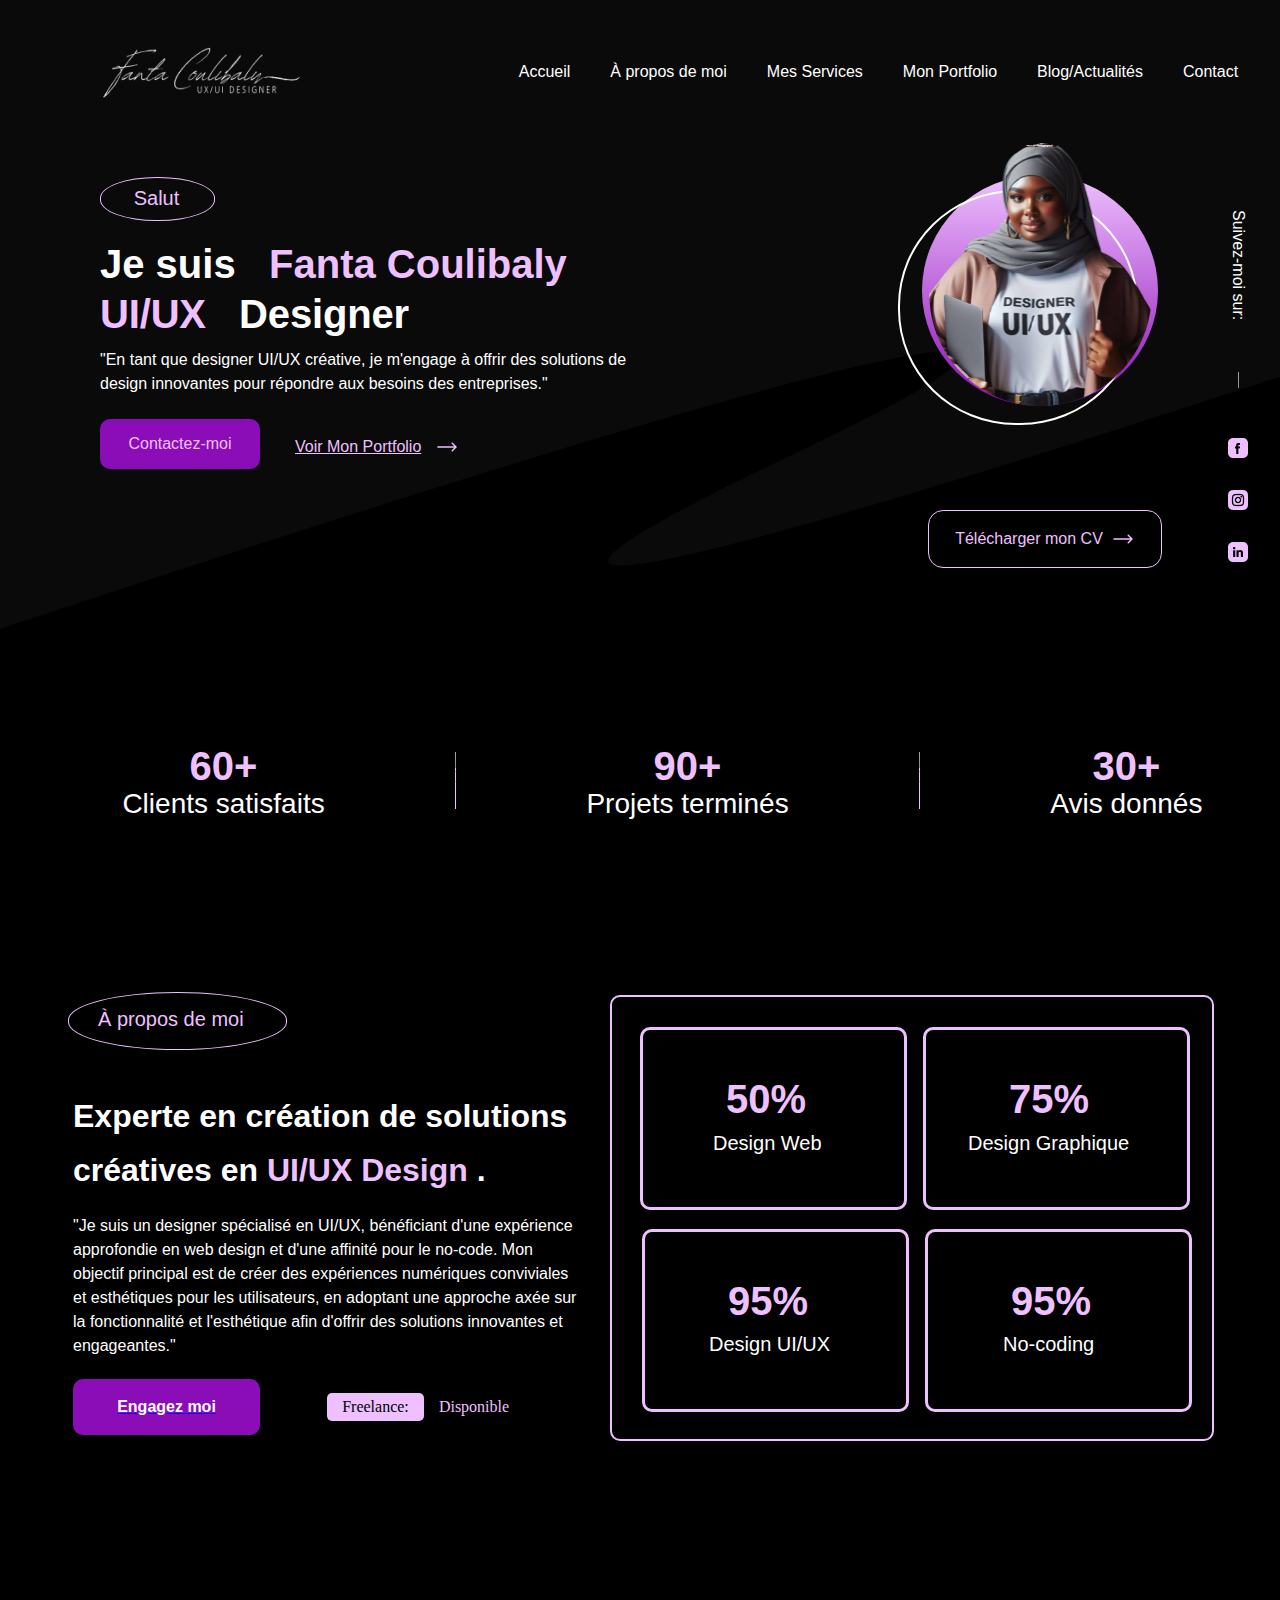
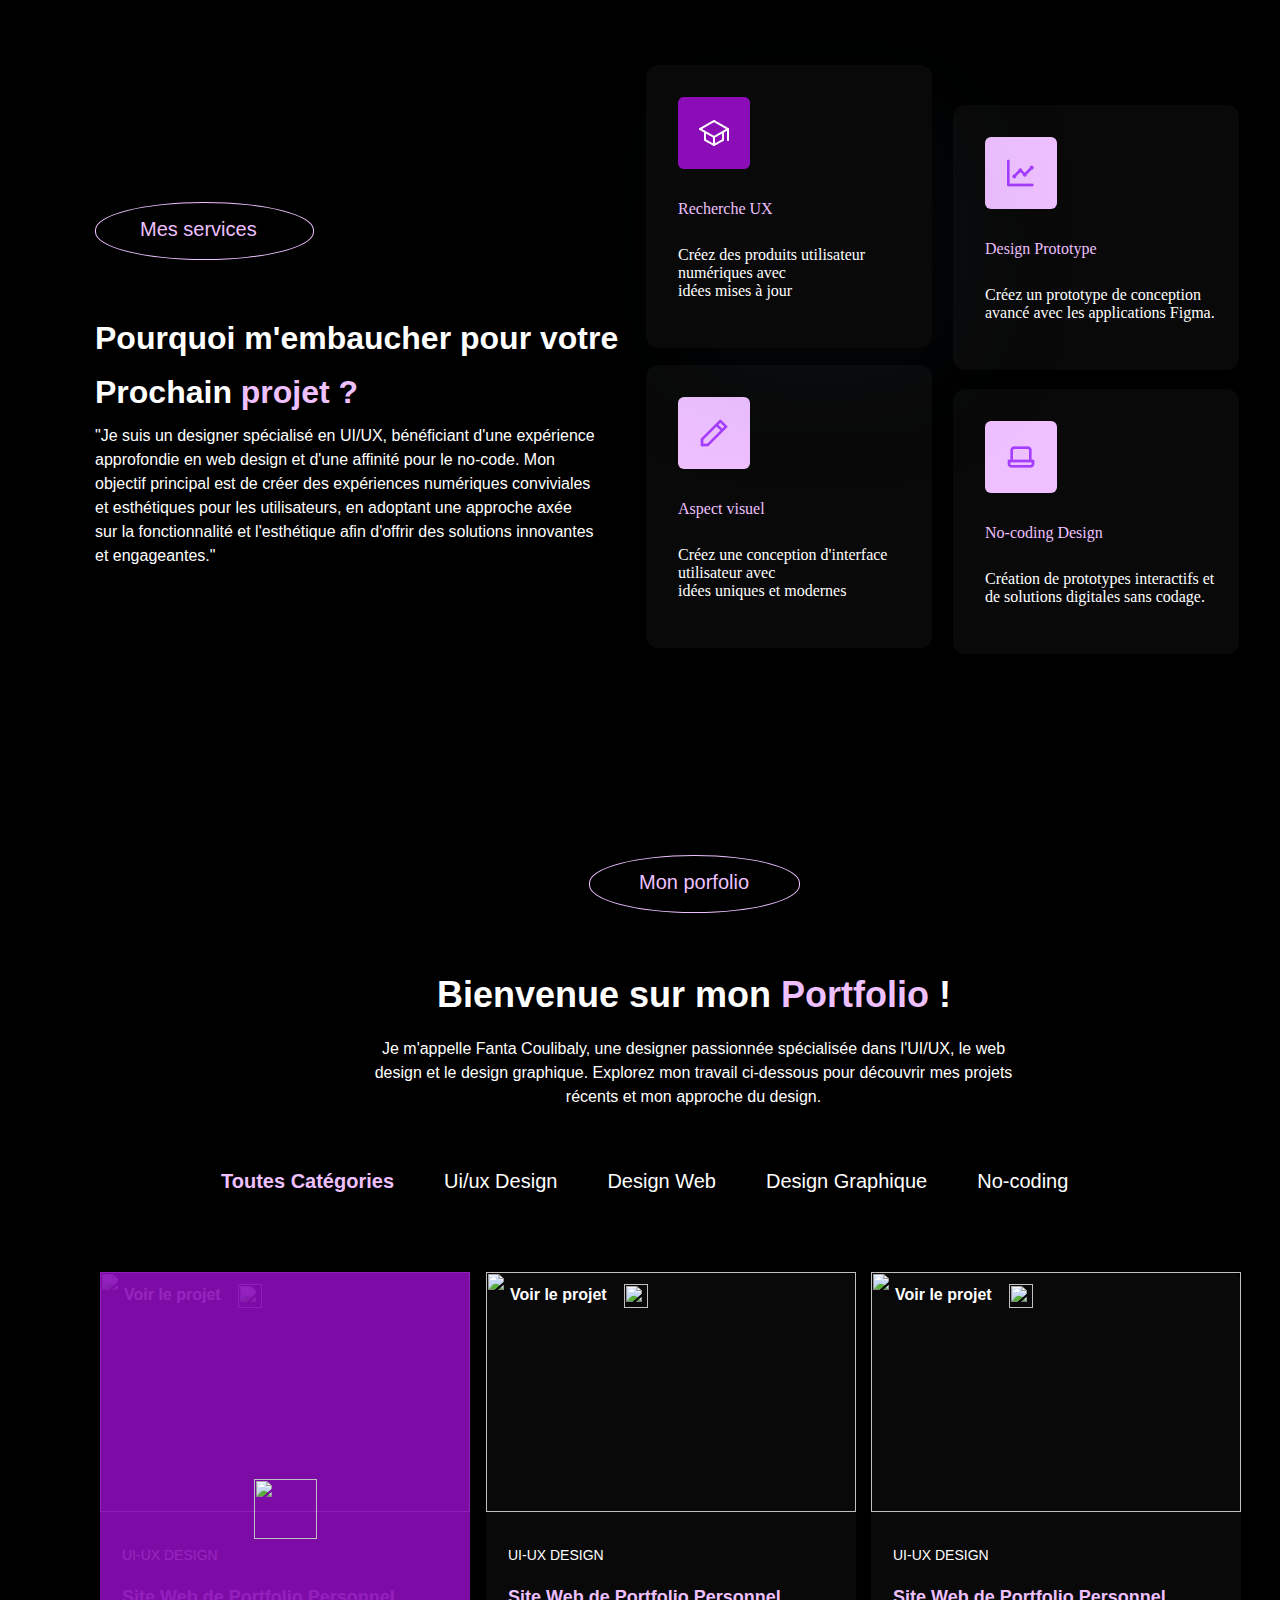
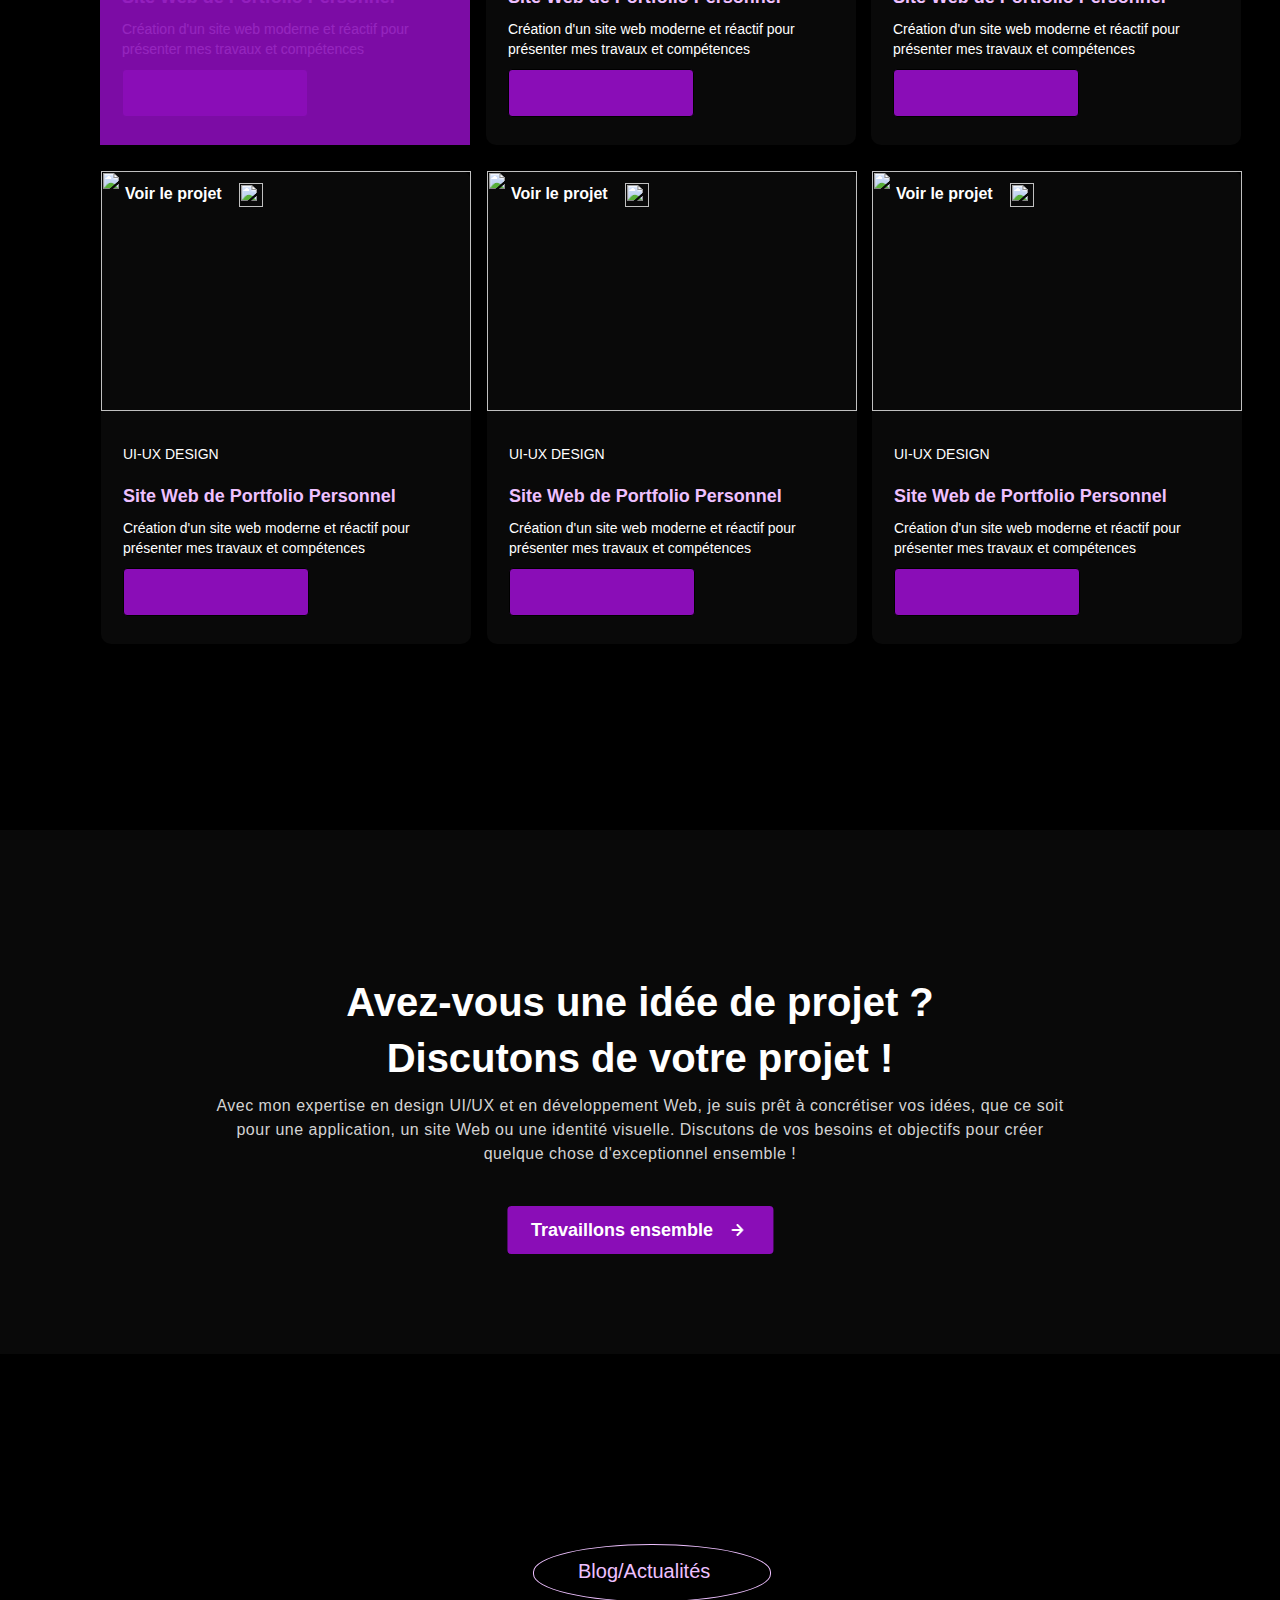
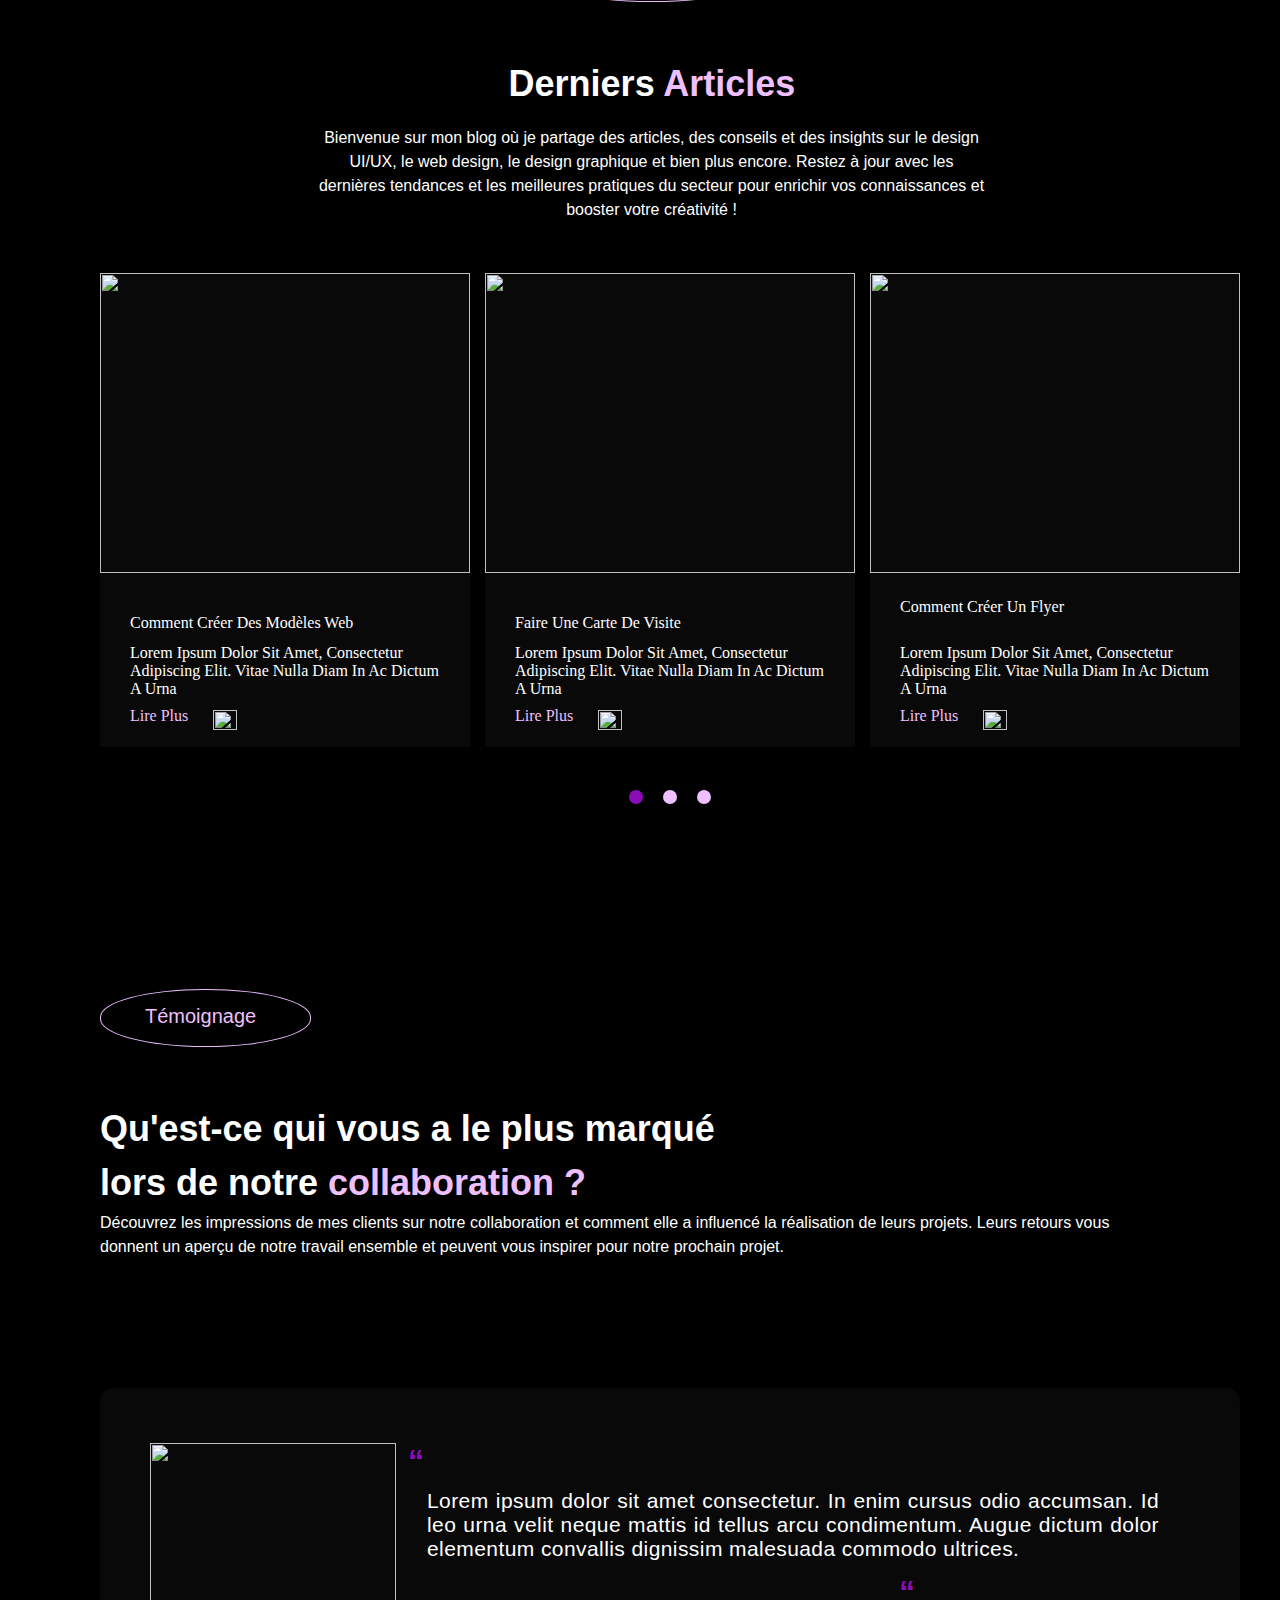
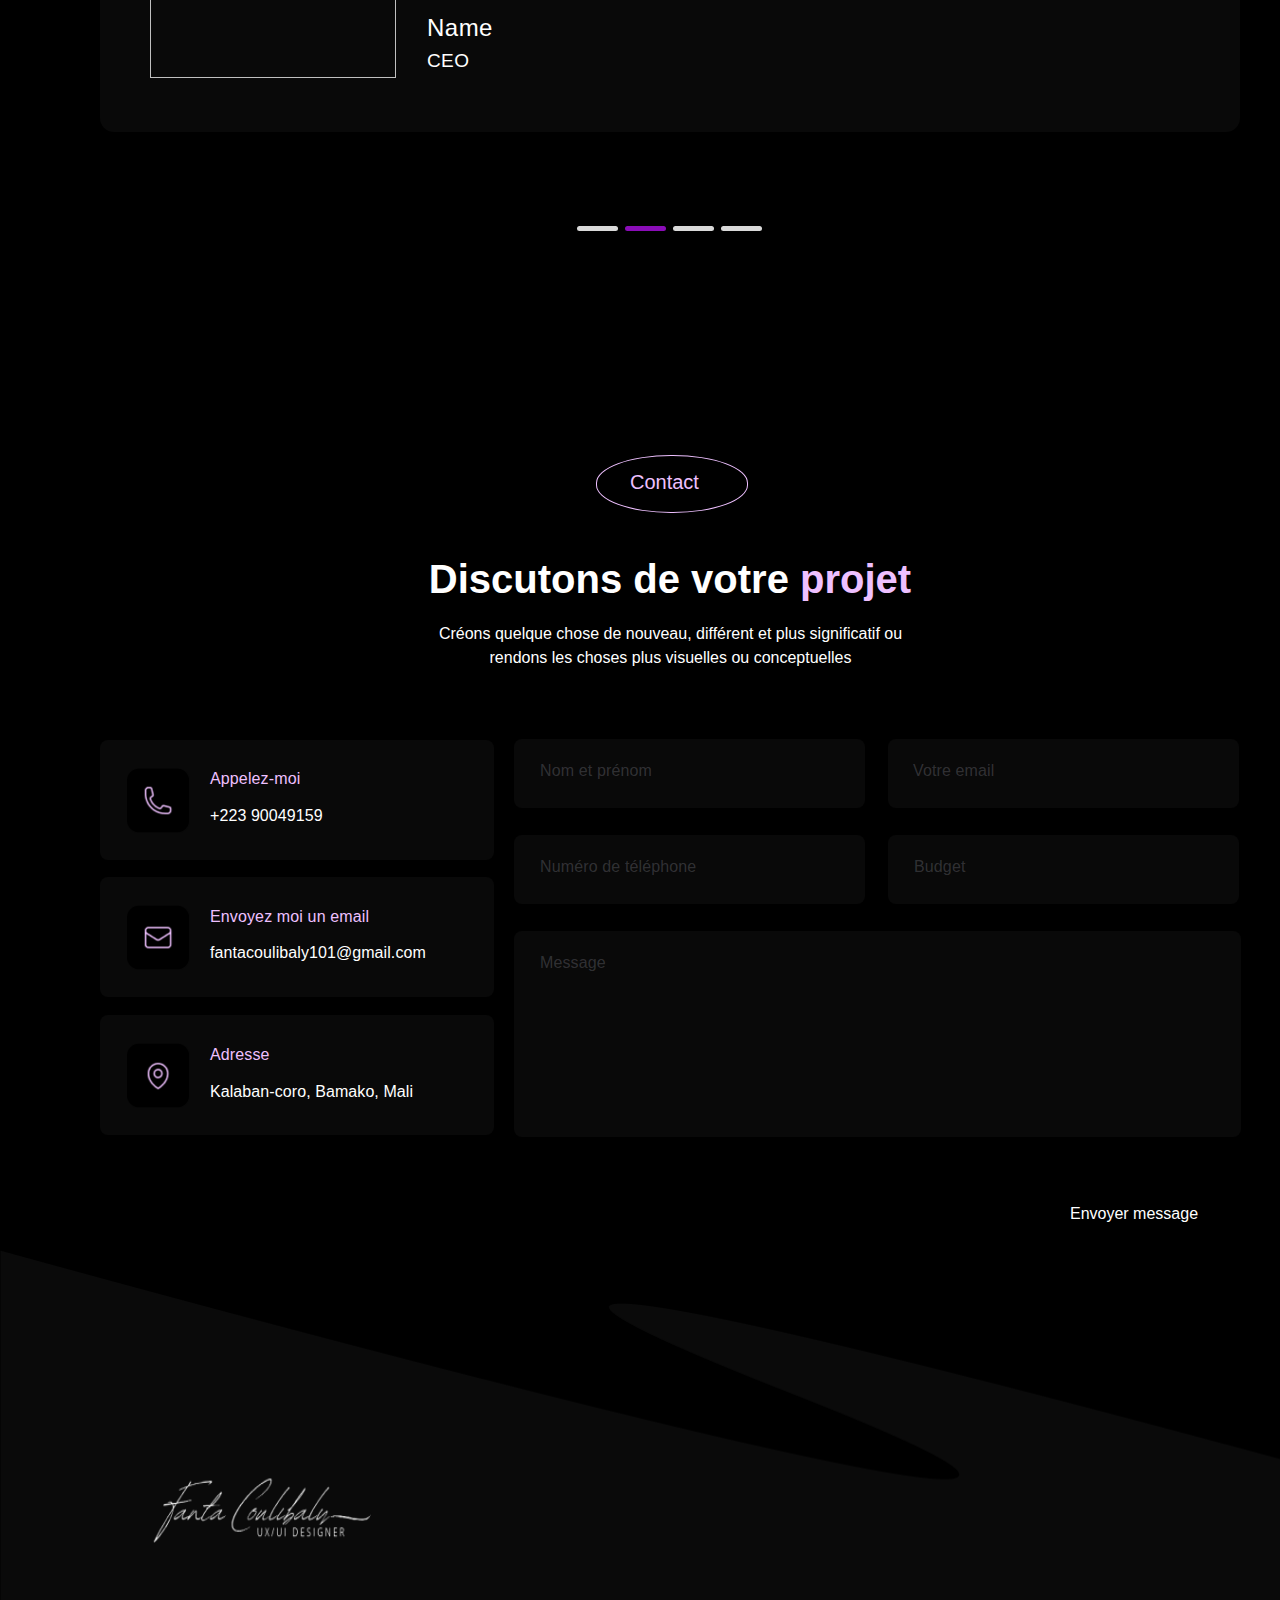
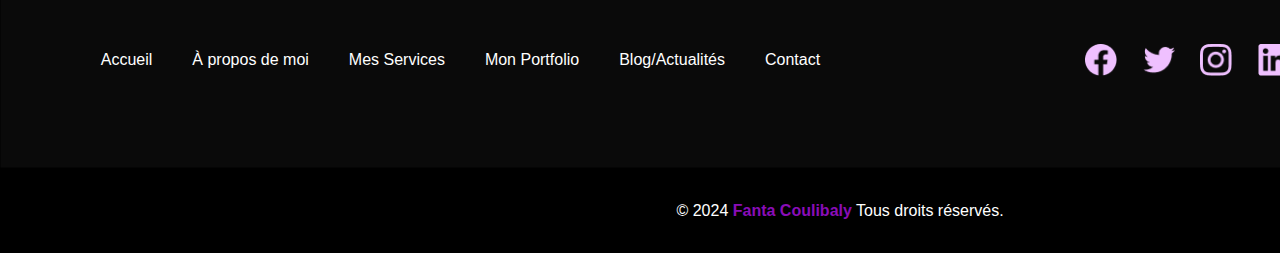
==== portfolio.html @ a1ea7a37 "Fanta" ====
<!DOCTYPE html>
<html lang="en">
  <head>
    <meta charset="UTF-8">
    <meta name="viewport" content="width=device-width, initial-scale=1.0">
    <title>Fanta Coulibaly</title>
    <link rel="stylesheet" href="globals.css" />
    <link rel="stylesheet" href="styleguide.css" />
    <link rel="stylesheet" href="style.css" />
  </head>
  <body>
    <div class="PORTFOLIO">
        <header class="header">
          <div class="overlap">
            <img class="whatsapp-image" src="Images/Logo.png" />
            <div class="navbar">
                <a href="#accueil" class="text-wrapper">Accueil</a>
                <a href="#a-propos" class="text-wrapper">À propos de moi</a>
                <a href="#mes-services" class="text-wrapper">Mes Services</a>
                <a href="#portfolio" class="text-wrapper">Mon Portfolio</a>
                <a href="#blog" class="text-wrapper">Blog/Actualités</a>
                <a href="#contact" class="text-wrapper">Contact</a>
              </div>              
              <div class="group">
                <div class="overlap-group-wrapper">
                    <a href="#contact" class="overlap-group">
                        <div class="text-wrapper-2">Contactez-moi</div>
                    </a>
                </div>
                <div class="group-2">
                    <a href="#portfolio" class="text-wrapper-3">Voir Mon Portfolio</a>
                    <img class="frame" src="Images/DIRECTION PORFOLIO.png" alt="Portfolio Icon">
                </div>
                <div class="overlap-2">
                    <p class="je-suis-fanta">
                        <span class="span">Je suis</span>
                        <span class="text-wrapper-4">&nbsp;</span>
                        <span class="text-wrapper-5">Fanta Coulibaly<br></span>
                        <span class="text-wrapper-6">UI/UX</span>
                        <span class="text-wrapper-7">&nbsp;</span>
                        <span class="text-wrapper-8">Designer</span>
                    </p>
                    <p class="en-tant-que-designer">
                        &#34;En tant que designer UI/UX créative, je m&#39;engage à offrir des solutions de design innovantes pour répondre aux besoins des entreprises.&#34;
                    </p>
                </div>
                <div class="overlap-wrapper">
                    <div class="overlap-3">
                        <div class="text-wrapper-9">Salut</div>
                        <div class="ellipse"></div>
                    </div>
                </div>
            </div>
            <div class="div-wrapper">
                <div class="overlap-4">
                    <div class="ellipse-2"></div>
                    <div class="ellipse-3"></div>
                    <div class="vector-wrapper"><img class="vector" src="Images/MON PROFIL.png" alt="Vector"></div>
                </div>
            </div>
            <div class="group-3">
                <div class="text-wrapper-10">Suivez-moi sur:</div>
                <img class="line" src="img/line-21.svg" alt="Line">
                <a href="https://www.instagram.com" target="_blank">
                    <img class="instagram" src="Images/instagram-5 1.png" alt="Instagram">
                </a>
                <a href="https://www.linkedin.com" target="_blank">
                    <img class="linkedin-icon" src="Images/linkedin-icon-2 1.png" alt="LinkedIn">
                </a>
                <a href="https://www.facebook.com" target="_blank">
                    <img class="facebook" src="Images/facebook-4 1.png" alt="Facebook">
                </a>
            </div>
            <div class="group-4">
                <div class="overlap-5">
                    <a href="Images/Mon CV.pdf"  target="_blank" download class="text-wrapper-11">Télécharger mon CV </a>
                    <img class="img" src="Images/TELECHEMENT ICON.png" alt="CV Icon">
                </div>
            </div>
            <div class="group-5">
                <div class="group-6">
                    <div class="text-wrapper-12">60+</div>
                    <div class="text-wrapper-13">Clients satisfaits</div>
                </div>
                <img class="line-2" src="img/line-22.svg" alt="Line">
                <div class="group-7">
                    <div class="text-wrapper-14">90+</div>
                    <div class="text-wrapper-15">Projets terminés</div>
                </div>
                <img class="line-3" src="img/line-23.svg" alt="Line">
                <div class="group-8">
                    <div class="text-wrapper-16">30+</div>
                    <div class="text-wrapper-17">Avis donnés</div>
                </div>
            </div>
        </header>
        <section id="a-propos" class="a-propos">
          <div class="group-9">
            <a href="https://github.com/FantaCoul?tab=repositories" target="_blank" class="button-link">
              <div class="overlap-group-2">
                <div class="text-wrapper-18">Engagez moi</div>
              </div>
            </a>
          </div>          
          <p class="experte-en-cr-ation">
            <span class="text-wrapper-19">Experte en création de solutions créatives en </span>
            <span class="text-wrapper-20">UI/UX Design</span>
            <span class="text-wrapper-19">.</span>
          </p>
          <p class="je-suis-un-designer">
            &#34;Je suis un designer spécialisé en UI/UX, bénéficiant d&#39;une expérience approfondie en web design et
            d&#39;une affinité pour le no-code. Mon objectif principal est de créer des expériences numériques
            conviviales et esthétiques pour les utilisateurs, en adoptant une approche axée sur la fonctionnalité et
            l&#39;esthétique afin d&#39;offrir des solutions innovantes et engageantes.&#34;
          </p>
          <div class="group-10">
            <div class="overlap-group-3">
              <div class="text-wrapper-21">À propos de moi</div>
              <div class="ellipse-4"></div>
            </div>
          </div>
          <div class="freelance">
            <div class="overlap-6"><div class="text-wrapper-22">Freelance:</div></div>
            <div class="text-wrapper-23">Disponible</div>
          </div>
          <div class="group-11">
            <div class="overlap-7">
              <div class="group-12">
                <div class="overlap-group-4">
                  <div class="rectangle"></div>
                  <div class="group-13">
                    <div class="text-wrapper-24">75%</div>
                    <div class="text-wrapper-25">Design Graphique</div>
                  </div>
                </div>
              </div>
              <div class="overlap-8">
                <div class="group-14">
                  <div class="overlap-group-4">
                    <div class="rectangle"></div>
                  </div>
                </div>
                <div class="group-15">
                  <div class="text-wrapper-26">95%</div>
                  <div class="text-wrapper-27">Design UI/UX</div>
                </div>
              </div>
              <div class="overlap-9">
                <div class="group-14">
                  <div class="overlap-group-4">
                    <div class="rectangle"></div>
                  </div>
                </div>
                <div class="group-16">
                  <div class="text-wrapper-28">95%</div>
                  <div class="text-wrapper-27">No-coding</div>
                </div>
              </div>
              <div class="group-17">
                <div class="overlap-10">
                  <div class="rectangle-2"></div>
                  <div class="group-18">
                    <div class="text-wrapper-29">50%</div>
                    <div class="text-wrapper-25">Design Web</div>
                  </div>
                </div>
              </div>
          </div>
        </section>

        <!-- Mes services -->
        <section id="mes-services" class="mes-services">
          <div class="services">
            <div class="group-19">
              <p class="pourquoi-m-embaucher">
                <span class="text-wrapper-19">Pourquoi m&#39;embaucher pour votre <br />Prochain </span>
                <span class="text-wrapper-20">projet ?</span>
              </p>
              <p class="p">
                &#34;Je suis un designer spécialisé en UI/UX, bénéficiant d&#39;une expérience approfondie en web design
                et d&#39;une affinité pour le no-code. Mon objectif principal est de créer des expériences numériques
                conviviales et esthétiques pour les utilisateurs, en adoptant une approche axée sur la fonctionnalité et
                l&#39;esthétique afin d&#39;offrir des solutions innovantes et engageantes.&#34;
              </p>
              <div class="group-10">
                <div class="overlap-group-3">
                  <div class="text-wrapper-30">Mes services</div>
                  <div class="ellipse-4"></div>
                </div>
              </div>
            </div>
          </div>
          <div class="work-process-card">
            <div class="work-process-card-2">
              <div class="img-wrapper"><img class="img-2" src="Images/Pencil.png" /></div>
              <div class="frame-2">
                <div class="text-wrapper-31">Aspect visuel</div>
                <p class="lorem-ipsum-dolor">
                  Créez une conception d&#39;interface utilisateur avec <br />idées uniques et modernes
                </p>
              </div>
            </div>
            <div class="work-process-card-3">
              <div class="img-wrapper"><img class="img-2" src="Images/growth graph.png" /></div>
              <div class="frame-2">
                <div class="text-wrapper-31">Design Prototype</div>
                <p class="lorem-ipsum-dolor">Créez un prototype de conception avancé avec les applications Figma.</p>
              </div>
            </div>
            <div class="work-process-card-4">
              <div class="img-wrapper"><img class="img-2" src="Images/computer.png" /></div>
              <div class="frame-2">
                <div class="text-wrapper-31">No-coding Design</div>
                <p class="lorem-ipsum-dolor">
                  Création de prototypes interactifs et de solutions digitales sans codage.
                </p>
              </div>
            </div>
            <div class="work-process-card-5">
              <img class="frame-3" src="Images/Frame 44.png" />
              <div class="frame-4">
                <div class="text-wrapper-31">Recherche UX</div>
                <p class="cr-ez-des-produits">
                  Créez des produits utilisateur numériques avec <br />idées mises à jour
                </p>
              </div>
            </div>
          </div>
        </section>
        <section id="portfolio" class="div-2">
          <div class="my-skills">
            <div class="group-20">
              <p class="bienvenue-sur-mon">
                <span class="text-wrapper-19">Bienvenue sur mon </span>
                <span class="text-wrapper-20">Portfolio</span>
                <span class="text-wrapper-19"> !</span>
              </p>
              <p class="je-m-appelle-fanta">
                Je m&#39;appelle Fanta Coulibaly, une designer passionnée spécialisée dans l&#39;UI/UX, le web design et
                le design graphique. Explorez mon travail ci-dessous pour découvrir mes projets récents et mon approche
                du design.
              </p>
              <div class="group-21">
                <div class="overlap-group-5">
                  <div class="text-wrapper-32">Mon porfolio</div>
                  <div class="ellipse-5"></div>
                </div>
              </div>
            </div>
          </div>
          <div class="group-22">
            <div class="group-23">
              <div class="group-24">
                <div class="overlap-group-6">
                  <img class="rectangle-3" src="img/rectangle-2071-2.png" />
                  <button class="button">
                    <button class="button-2">Voir le projet</button>
                    <img class="arrows-right-arrow" src="img/right-arrow-2.svg" />
                  </button>
                  <p class="text-wrapper-33">Site Web de Portfolio Personnel</p>
                  <div class="text-wrapper-34">UI-UX DESIGN</div>
                  <p class="cr-ation-d-un-site">
                    Création d&#39;un site web moderne et réactif pour présenter mes travaux et compétences
                  </p>
                  <div class="image"><img class="frame-5" src="img/frame-2.svg" /></div>
                </div>
              </div>
              <div class="group-25">
                <div class="overlap-group-6">
                  <img class="rectangle-3" src="img/rectangle-2071-4.png" />
                  <button class="button">
                    <button class="button-2">Voir le projet</button>
                    <img class="arrows-right-arrow" src="img/right-arrow-2.svg" />
                  </button>
                  <p class="text-wrapper-33">Site Web de Portfolio Personnel</p>
                  <div class="text-wrapper-34">UI-UX DESIGN</div>
                  <p class="cr-ation-d-un-site">
                    Création d&#39;un site web moderne et réactif pour présenter mes travaux et compétences
                  </p>
                </div>
              </div>
              <div class="group-26">
                <div class="overlap-group-6">
                  <img class="rectangle-3" src="img/rectangle-2071-5.png" />
                  <button class="button">
                    <button class="button-2">Voir le projet</button>
                    <img class="arrows-right-arrow" src="img/right-arrow-2.svg" />
                  </button>
                  <p class="text-wrapper-33">Site Web de Portfolio Personnel</p>
                  <div class="text-wrapper-34">UI-UX DESIGN</div>
                  <p class="cr-ation-d-un-site">
                    Création d&#39;un site web moderne et réactif pour présenter mes travaux et compétences
                  </p>
                </div>
              </div>
            </div>
            <div class="group-27">
              <div class="group-24">
                <div class="overlap-group-6">
                  <img class="rectangle-3" src="img/rectangle-2071-3.png" />
                  <button class="button">
                    <button class="button-2">Voir le projet</button>
                    <img class="arrows-right-arrow" src="img/right-arrow-2.svg" />
                  </button>
                  <p class="text-wrapper-33">Site Web de Portfolio Personnel</p>
                  <div class="text-wrapper-34">UI-UX DESIGN</div>
                  <p class="cr-ation-d-un-site">
                    Création d&#39;un site web moderne et réactif pour présenter mes travaux et compétences
                  </p>
                </div>
              </div>
              <div class="group-25">
                <div class="overlap-group-6">
                  <img class="rectangle-3" src="img/rectangle-2071.png" />
                  <button class="button">
                    <button class="button-2">Voir le projet</button>
                    <img class="arrows-right-arrow" src="img/right-arrow-2.svg" />
                  </button>
                  <p class="text-wrapper-33">Site Web de Portfolio Personnel</p>
                  <div class="text-wrapper-34">UI-UX DESIGN</div>
                  <p class="cr-ation-d-un-site">
                    Création d&#39;un site web moderne et réactif pour présenter mes travaux et compétences
                  </p>
                </div>
              </div>
              <div class="group-26">
                <div class="overlap-group-6">
                  <img class="rectangle-3" src="img/rectangle-2071-6.png" />
                  <button class="button">
                    <button class="button-2">Voir le projet</button>
                    <img class="arrows-right-arrow" src="img/right-arrow-2.svg" />
                  </button>
                  <p class="text-wrapper-33">Site Web de Portfolio Personnel</p>
                  <div class="text-wrapper-34">UI-UX DESIGN</div>
                  <p class="cr-ation-d-un-site">
                    Création d&#39;un site web moderne et réactif pour présenter mes travaux et compétences
                  </p>
                </div>
              </div>
            </div>
          </div>
          <div class="categories">
            <div class="toutes-cat-gories">Toutes Catégories</div>
            <div class="text-wrapper-35">Ui/ux Design</div>
            <div class="text-wrapper-35">Design Web</div>
            <div class="text-wrapper-35">Design Graphique</div>
            <div class="text-wrapper-35">No-coding</div>
          </div>
        </section>
        <div class="group-28">
          <div class="overlap-11">
            <p class="avez-vous-une-id-e">Avez-vous une idée de projet ? <br />Discutons de votre projet !</p>
            <p class="avec-mon-expertise">
              Avec mon expertise en design UI/UX et en développement Web, je suis prêt à concrétiser vos idées, que ce
              soit pour une application, un site Web ou une identité visuelle. Discutons de vos besoins et objectifs
              pour créer quelque chose d&#39;exceptionnel ensemble !
            </p>
            <a href="https://wa.me/22390049159" class="button-link" target="_blank" rel="noopener noreferrer">
              <button class="button-3">
                <div class="let-s-work-together">Travaillons ensemble</div>
                <img class="arrows-right-arrow-2" src="Images/right arrow.png" alt="Arrow Icon" />
              </button>
            </a>            
          </div>
        </div>
        <section id="blog" class="blog">
          <div class="group-29">
            <p class="derniers-articles">
              <span class="text-wrapper-19">Derniers </span> <span class="text-wrapper-20">Articles</span>
            </p>
            <p class="text-wrapper-36">
              Bienvenue sur mon blog où je partage des articles, des conseils et des insights sur le design UI/UX, le
              web design, le design graphique et bien plus encore. Restez à jour avec les dernières tendances et les
              meilleures pratiques du secteur pour enrichir vos connaissances et booster votre créativité !
            </p>
            <div class="group-30">
              <div class="overlap-group-7">
                <div class="text-wrapper-30">Blog/Actualités</div>
                <div class="ellipse-6"></div>
              </div>
            </div>
          </div>
          <div class="blog-post">
            <div class="overlap-12">
              <img class="img-3" src="img/image-2.png" />
              <p class="comment-cr-er-des">Comment Créer Des Modèles Web</p>
              <p class="lorem-ipsum-dolor-2">
                Lorem Ipsum Dolor Sit Amet, Consectetur Adipiscing Elit. Vitae Nulla Diam In Ac Dictum A Urna
              </p>
              <div class="learn-more">
                <div class="overlap-group-8">
                  <div class="lire-plus">Lire Plus</div>
                  <img class="frame-6" src="img/frame-6.svg" />
                </div>
              </div>
            </div>
          </div>
          <div class="blog-post-2">
            <div class="overlap-12">
              <img class="img-3" src="img/iamge.png" />
              <p class="faire-une-carte-de">Faire Une Carte De Visite</p>
              <p class="lorem-ipsum-dolor-2">
                Lorem Ipsum Dolor Sit Amet, Consectetur Adipiscing Elit. Vitae Nulla Diam In Ac Dictum A Urna
              </p>
              <div class="learn-more">
                <div class="overlap-group-8">
                  <div class="lire-plus">Lire Plus</div>
                  <img class="frame-6" src="img/frame-4.svg" />
                </div>
              </div>
            </div>
          </div>
          <div class="blog-post-3">
            <div class="overlap-12">
              <img class="img-3" src="img/image.png" />
              <div class="comment-cr-er-un">Comment Créer Un Flyer</div>
              <p class="lorem-ipsum-dolor-2">
                Lorem Ipsum Dolor Sit Amet, Consectetur Adipiscing Elit. Vitae Nulla Diam In Ac Dictum A Urna
              </p>
              <div class="learn-more">
                <div class="overlap-group-8">
                  <div class="lire-plus">Lire Plus</div>
                  <img class="frame-6" src="img/frame-5.svg" />
                </div>
              </div>
            </div>
          </div>
          <div class="group-wrapper">
            <div class="group-31">
              <div class="ellipse-7"></div>
              <div class="ellipse-8"></div>
              <div class="ellipse-9"></div>
            </div>
          </div>
        </section>
        <div class="group-32">
          <div class="my-skills-2">
            <div class="group-33">
              <p class="qu-est-ce-qui-vous-a">
                <span class="text-wrapper-19">Qu&#39;est-ce qui vous a le plus marqué lors de notre </span>
                <span class="text-wrapper-20">collaboration ?</span>
              </p>
              <p class="text-wrapper-37">
                Découvrez les impressions de mes clients sur notre collaboration et comment elle a influencé la
                réalisation de leurs projets. Leurs retours vous donnent un aperçu de notre travail ensemble et peuvent
                vous inspirer pour notre prochain projet.
              </p>
              <div class="group-34">
                <div class="overlap-group-9">
                  <div class="text-wrapper-30">Témoignage</div>
                  <div class="ellipse-10"></div>
                </div>
              </div>
            </div>
          </div>
          <div class="frame-7">
            <div class="group-35">
              <img class="ellipse-11" src="img/ellipse-10.png" />
              <div class="group-36">
                <div class="overlap-13">
                  <div class="overlap-group-10">
                    <p class="text-wrapper-38">
                      Lorem ipsum dolor sit amet consectetur. In enim cursus odio accumsan. Id leo urna velit neque
                      mattis id tellus arcu condimentum. Augue dictum dolor elementum convallis dignissim malesuada
                      commodo ultrices.
                    </p>
                    <div class="text-wrapper-39">“</div>
                  </div>
                  <div class="text-wrapper-40">Name</div>
                </div>
                <div class="text-wrapper-41">“</div>
                <div class="text-wrapper-42">CEO</div>
              </div>
            </div>
            <div class="group-37">
              <div class="rectangle-4"></div>
              <div class="rectangle-5"></div>
              <div class="rectangle-6"></div>
              <div class="rectangle-7"></div>
            </div>
          </div>
        </div>
        <section id="contact" class="contact">
          <div class="group-38">
            <p class="discutons-de-votre">
              <span class="text-wrapper-19">Discutons de votre </span> <span class="text-wrapper-20">projet</span>
            </p>
            <p class="text-wrapper-43">
              Créons quelque chose de nouveau, différent et plus significatif ou rendons les choses plus visuelles ou
              conceptuelles
            </p>
            <div class="group-39">
              <div class="overlap-group-11">
                <div class="text-wrapper-44">Contact</div>
                <div class="ellipse-12"></div>
              </div>
            </div>
          </div>
          <div class="group-40">
            <div class="group-41">
              <div class="group-42">
                <div class="group-43">
                  <div class="text-wrapper-45">Appelez-moi</div>
                  <div class="text-wrapper-46">+223 90049159</div>
                </div>
                <img class="group-44" src="Images/PHONE.png" />
              </div>
            </div>
            <div class="group-45">
              <div class="group-46">
                <div class="group-47">
                  <div class="text-wrapper-47">Envoyez moi un email</div>
                  <div class="text-wrapper-48">fantacoulibaly101@gmail.com</div>
                </div>
                <img class="group-44" src="Images/MAIL.png" />
              </div>
            </div>
            <div class="group-48">
              <div class="group-49">
                <div class="group-50">
                  <div class="text-wrapper-49">Adresse</div>
                  <div class="text-wrapper-50">Kalaban-coro, Bamako, Mali</div>
                </div>
                <img class="group-44" src="Images/Adresse.png" />
              </div>
            </div>
          </div>
          <div class="group-51">
            <div class="group-52">
              <div class="overlap-group-12"><div class="text-wrapper-51">Nom et prénom</div></div>
            </div>
            <div class="group-53">
              <div class="overlap-group-12"><div class="text-wrapper-52">Numéro de téléphone</div></div>
            </div>
            <div class="group-54">
              <div class="overlap-14"><div class="text-wrapper-53">Message</div></div>
            </div>
            <div class="group-55">
              <div class="overlap-group-12"><div class="text-wrapper-54">Votre email</div></div>
            </div>
            <div class="group-56">
              <div class="overlap-group-12"><div class="text-wrapper-55">Budget</div></div>
            </div>
          </div>
          <div class="group-57">
            <div class="overlap-15"><div class="text-wrapper-56">Envoyer message</div></div>
          </div>
        </section>
        <footer class="footer">
          <div class="overlap-16">
            <img class="vector-4" src="Images/Vector 2.png" />
              <div class="navbar2">
                <a href="#accueil" class="text-wrapper">Accueil</a>
                <a href="#a-propos" class="text-wrapper">À propos de moi</a>
                <a href="#services" class="text-wrapper">Mes Services</a>
                <a href="#portfolio" class="text-wrapper">Mon Portfolio</a>
                <a href="#blog" class="text-wrapper">Blog/Actualités</a>
                <a href="#contact" class="text-wrapper">Contact</a>
              </div>
            <div class="group-59">
              <img class="linkedin-negative" src="Images/LinkedIn - Negative.png" />
              <img class="instagram-negative" src="Images/Instagram - Negative.png" />
              <img class="twitter-negative" src="Images/Twitter - Negative.png" />
              <img class="facebook-negative" src="Images/Facebook - Negative.png" />
            </div>
            <div class="group-60">
              <div class="element-fanta-coulibaly-wrapper">
                <p class="element-fanta-coulibaly">
                  <span class="text-wrapper-64">Fanta Coulibaly</span>
                  <span class="text-wrapper-63"> Tous droits réservés.</span>
                </p>
                <p class="footer-text">
                  © 2024 <span class="footer-highlight">Fanta Coulibaly</span> Tous droits réservés.
                </p>
              </div>
            </div>
            <img class="whatsapp-image-2" src="Images/Logo.png" />
          </div>
        </footer>
      </div>
    </div>
    <!-- Contenu de la page ici -->

<!-- Bouton de retour en haut -->
<button id="scrollToTopBtn" class="scroll-to-top-btn">
  ↑
</button>

    <script src="script.js"></script>
  </body>
</html>
---- style.css ----
:root {
  --body-large-400-font-family: 'Arial', sans-serif; /* Exemple de famille de polices */
  --body-large-400-font-weight: 400;
  --body-large-400-font-size: 16px;
  --body-large-400-letter-spacing: 0.5px;
  --body-large-400-line-height: 24px;
  --body-large-400-font-style: normal;
  --body-regular-600-font-family: 'Arial', sans-serif; /* Exemple de famille de polices */
  --body-regular-600-font-weight: 600;
  --body-regular-600-font-size: 18px;
  --body-regular-600-letter-spacing: 0;
  --body-regular-600-line-height: 24px;
  --body-regular-600-font-style: normal;
  --gray-300: #d3d3d3; /* Exemple de couleur gris clair */
}


body, html {
    margin: 0;
    padding: 0;
    width: 100%;
    height: 100%;
  }

.PORTFOLIO {
   background-color: #000000;
  overflow: hidden;
  width: 100%; /* Ajuste la largeur à 100% du conteneur parent */
  max-width: 1440px; /* Largeur maximale pour éviter le dépassement sur les grands écrans */
  display: flex;
  flex-direction: column;/* Change en colonne pour les petits écrans */ 
  align-items: center; /* Centre les éléments horizontalement  */
  justify-content: center; /* Centre les éléments verticalement  */
  height: 8253px;
  box-sizing: border-box; /* Inclut le padding et la bordure dans la largeur totale  */
  position: relative;
}

/* Responsivité pour les écrans plus petits que 1024px */
@media (max-width: 1024px) {
  .PORTFOLIO {
    padding: 15px; /* Réduit le padding pour les écrans plus petits */
  }
}

/* Responsivité pour les écrans plus petits que 768px */
@media (max-width: 768px) {
  .PORTFOLIO {
    padding: 10px; /* Réduit encore le padding pour les très petits écrans */
  }
}

/* Responsivité pour les écrans plus petits que 480px */
@media (max-width: 480px) {
  .PORTFOLIO {
    padding: 5px; /* Réduit le padding pour les écrans très petits */
  }
}

.PORTFOLIO .header {
  position: absolute;
  width: 1440px;
  height: 842px;
  top: 0;
  left: 0;
  right: 0;
  margin: 0 auto; /* Centre horizontalement */
  background-color: transparent;
}

.PORTFOLIO .overlap {
  position: absolute;
  width: 100%;
  height: 631px;
  top: 0;
  left: 0;
  background-image: url(./Images/Vector\ 1.png);
  background-size: 100% 100%;
}

.PORTFOLIO .whatsapp-image {
  width: 215px;
  height: 88px;
  top: 28px;
  position: absolute;
  left: 100px;
}

.PORTFOLIO .navbar {
    display: flex; /* Use flexbox to arrange items */
    align-items: center; /* Center vertically */
    gap: 40px; /* Space between items */
    position: absolute;
    top: 63px; /* Adjust as needed */
    left: 61%; /* Center the navbar horizontally */
    transform: translateX(-50%); /* Center horizontally */
  }
  
  .PORTFOLIO .navbar a {
    font-family: "Inter-Medium", Helvetica;
    font-weight: 500;
    color: #ffffff;
    font-size: 16px;
    text-decoration: none; /* Remove underline */
    letter-spacing: 0;
    line-height: normal;
    white-space: nowrap;
  }
  
  .PORTFOLIO .navbar a:hover {
    color: #8a0db7; /* Change color on hover */
  }  

.PORTFOLIO .group {
  position: absolute;
  width: 544px;
  height: 328px;
  top: 147px;
  left: 100px;
}

.PORTFOLIO .overlap-group-wrapper {
  position: absolute;
  width: 162px;
  height: 56px;
  top: 272px;
  left: 0;
}

.PORTFOLIO .overlap-group {
  position: relative;
  border-radius: 10px; /* Coins arrondis */
  display: flex; /* Utiliser Flexbox pour centrer le texte */
  align-items: center; /* Centrer verticalement */
  justify-content: center; /* Centrer horizontalement */
  text-decoration: none; /* Retirer le soulignement du lien */
  width: 160px; /* Largeur de l'élément */
  height: 50px; /* Hauteur de l'élément */
  background-color: #8B0DB7; /* Fond violet plein */
}

.PORTFOLIO .text-wrapper-2 {
  font-family: "Inter-Medium", Helvetica;
  font-weight: 500;
  color: #eec0ff;
  font-size: 16px;
  text-align: center;
  letter-spacing: 0;
  line-height: 24px;
  white-space: nowrap;
}

.PORTFOLIO .group-2 {
  position: absolute;
  width: 166px;
  height: 24px;
  top: 288px;
  left: 195px;
}

.PORTFOLIO .text-wrapper-3 {
  position: absolute;
  height: 24px;
  top: 0;
  left: 0;
  font-family: "Inter-Medium", Helvetica;
  font-weight: 500;
  color: #eec0ff;
  font-size: 16px;
  letter-spacing: 0;
  line-height: 24px;
  white-space: nowrap;
}

.PORTFOLIO .frame {
  position: absolute;
  width: 24px;
  height: 24px;
  top: 0;
  left: 140px;
}

.PORTFOLIO .overlap-2 {
  position: absolute;
  width: 540px;
  height: 181px;
  top: 52px;
  left: 0;
}

.PORTFOLIO .je-suis-fanta {
  position: absolute;
  width: 538px;
  top: 0;
  left: 0;
  font-family: "Inter-SemiBold", Helvetica;
  font-weight: 400;
  color: transparent;
  font-size: 40px;
  line-height: 50px;
}

.PORTFOLIO .span {
  font-weight: 600;
  color: #ffffff;
  letter-spacing: 0;
}

.PORTFOLIO .text-wrapper-4 {
  font-weight: 600;
  color: #eec0ff;
  letter-spacing: 0;
}

.PORTFOLIO .text-wrapper-5 {
  font-family: "Inter-Bold", Helvetica;
  font-weight: 700;
  color: #eec0ff;
  letter-spacing: 0;
}

.PORTFOLIO .text-wrapper-6 {
  font-family: "Inter-Bold", Helvetica;
  font-weight: 700;
  color: #eec0ff;
  letter-spacing: -0.16px;
}

.PORTFOLIO .text-wrapper-7 {
  font-weight: 600;
  color: #eec0ff;
  letter-spacing: -0.16px;
}

.PORTFOLIO .text-wrapper-8 {
  font-weight: 600;
  color: #ffffff;
  letter-spacing: -0.16px;
}

.PORTFOLIO .en-tant-que-designer {
  position: absolute;
  width: 540px;
  top: 133px;
  left: 0;
  font-family: "Inter-Regular", Helvetica;
  font-weight: 400;
  color: #ffffff;
  font-size: 16px;
  letter-spacing: 0;
  line-height: 24px;
}

.PORTFOLIO .overlap-wrapper {
  position: absolute;
  width: 115px;
  height: 42px;
  top: 30px; /* Ajustez cette valeur pour la position verticale */
  left: 0;
}

.PORTFOLIO .overlap-3 {
  position: relative;
  width: 113px;
  height: 42px;
  border-radius: 56.5px/21px;
  display: flex;
  align-items: center;
  justify-content: center; /* Centre le contenu horizontalement */
}

.PORTFOLIO .text-wrapper-9 {
  font-family: "Inter-Medium", Helvetica;
  font-weight: 500;
  color: #eec0ff;
  font-size: 20px;
  letter-spacing: 0;
  line-height: 29px;
  white-space: nowrap;
}

.PORTFOLIO .ellipse {
  width: 113px;
  height: 42px;
  border-radius: 56.5px/21px;
  position: absolute;
  top: 0;
  left: 0;
  border: 0.5px solid #eec0ff;
}

.PORTFOLIO .div-wrapper {
  position: absolute;
  width: 260px;
  height: 306px;
  top: 115px;
  left: 898px;
}

.PORTFOLIO .overlap-4 {
  position: relative;
  height: 306px;
}

.PORTFOLIO .ellipse-2 {
  position: absolute;
  width: 236px;
  height: 231px;
  top: 60px;
  left: 24px;
  border-radius: 117.82px/115.48px;
  background: linear-gradient(180deg, rgb(238.7, 192.31, 255) 0%, rgb(138.8, 13, 183) 100%);
}

.PORTFOLIO .ellipse-3 {
  position: absolute;
  width: 236px;
  height: 231px;
  top: 75px;
  left: 0;
  border-radius: 117.82px/115.48px;
  border: 2px solid;
  border-color: #ffffff;
}

.PORTFOLIO .vector-wrapper {
  position: absolute;
  width: 223px;
  height: 291px;
  top: 0;
  left: 31px;
  background-image: url(./Images/MON\ PROFIL.png);
  background-size: 100% 100%;
}

.PORTFOLIO .vector {
  position: absolute;
  width: 35px;
  height: 4px;
  top: 28px;
  left: 97px;
}

.PORTFOLIO .group-3 {
  position: absolute;
  width: 26px;
  height: 372px;
  top: 210px;
  left: 1226px;
}

.PORTFOLIO .text-wrapper-10 {
  position: absolute;
  width: 120px;
  height: 24px;
  top: 48px;
  left: -48px;
  transform: rotate(90deg);
  font-family: "Inter-Regular", Helvetica;
  font-weight: 400;
  color: #ffffff;
  font-size: 16px;
  letter-spacing: 0;
  line-height: 24px;
}

.PORTFOLIO .line {
  height: 84px;
  top: 162px;
  left: 12px;
  position: absolute;
  width: 1px;
}

.PORTFOLIO .instagram {
  position: absolute;
  width: 20px;
  height: 20px;
  top: 280px;
  left: 2px;
}

.PORTFOLIO .linkedin-icon {
  position: absolute;
  width: 20px;
  height: 20px;
  top: 332px;
  left: 2px;
}

.PORTFOLIO .facebook {
  position: absolute;
  width: 20px;
  height: 20px;
  top: 228px;
  left: 2px;
}

.PORTFOLIO .group-4 {
  position: absolute;
  width: 232px;
  height: 56px;
  top: 510px;
  left: 928px;
}

.PORTFOLIO .overlap-5 {
  position: relative;
  display: flex;
  align-items: center;
  justify-content: center;
  width: 100%;
  height: 100%;
  border: 1px solid #eec0ff; /* Bordure colorée */
  border-radius: 15px; /* Coins arrondis */
  background-color: rgba(255, 255, 255, 0); /* Fond transparent */
}

.PORTFOLIO .text-wrapper-11 {
  font-family: "Inter-Medium", Helvetica;
  font-weight: 500;
  color: #eec0ff;
  font-size: 16px;
  text-align: center;
  letter-spacing: 0;
  line-height: 24px;
  text-decoration: none; /* Remove underline */
  margin-right: 8px; /* Space between text and icon */
}

.PORTFOLIO .img {
  width: 24px;
  height: 24px;
}


.PORTFOLIO .group-5 {
  position: absolute;
  width: 100%;
  max-width: 1140px;
  margin: 0 auto;
  padding: 20px;
  top: 722px;
  left: 46%;
  flex-wrap: wrap;
  box-sizing: border-box;
  transform: translateX(-50%); /* Centre horizontalement le conteneur */
  display: flex;
  align-items: center; /* Centre verticalement les éléments */
  justify-content: space-between; /* Distribue les éléments avec de l'espace entre eux */
}

.PORTFOLIO .group-6,
.PORTFOLIO .group-7,
.PORTFOLIO .group-8 {
  display: flex;
  flex-direction: column;
  margin: 0 10px;
  align-items: center; /* Centre le texte à l'intérieur de chaque groupe */
}


.PORTFOLIO .text-wrapper-12,
.PORTFOLIO .text-wrapper-14,
.PORTFOLIO .text-wrapper-16 {
  font-family: "Poppins-SemiBold", Helvetica;
  font-weight: 600;
  color: #eec0ff;
  font-size: 40px;
  line-height: 48px;
}

.PORTFOLIO .text-wrapper-13,
.PORTFOLIO .text-wrapper-15,
.PORTFOLIO .text-wrapper-17 {
  font-family: "Poppins-Regular", Helvetica;
  font-weight: 400;
  color: #ffffff;
  font-size: 28px;
  line-height: 28px;
}

.PORTFOLIO .line-2,
.PORTFOLIO .line-3 {
  height: 57px;
  width: 1px;
  background-color: #eec0ff; /* Couleur des lignes pour qu'elles soient visibles */
}

/* Responsivité */
@media (max-width: 768px) {
  .PORTFOLIO .text-wrapper-12 {
    font-size: 4vw; /* Ajuste la taille de la police pour les écrans plus petits */
  }
  
  .PORTFOLIO .text-wrapper-13 {
    font-size: 3vw; /* Ajuste la taille de la police pour les écrans plus petits */
  }
  
  .PORTFOLIO .separator {
    display: none; /* Masque les séparateurs sur les écrans petits */
  }
  
  .PORTFOLIO .group-5 {
    flex-direction: column; /* Empile les éléments verticalement sur les écrans petits */
  }
  
  .PORTFOLIO .group-item {
    margin-bottom: 20px; /* Ajoute un espacement vertical entre les éléments */
  }
}


.PORTFOLIO .a-propos {
  position: absolute;
  width: 100%;
  width: 1144px;
  height: auto;
  top: 992px;
  left: 0;
  right: 0;
  margin: 0 auto; /* Centre horizontalement */
  
}


.PORTFOLIO .group-9 {
  position: absolute;
  width: 189px;
  height: 56px;
  top: 387px;
  left: 5px;
}

.PORTFOLIO .overlap-group-2 {
  position: relative;
  width: 187px;
  display: flex;
  align-items: center;
  justify-content: center;
  height: 100%;
  background-color: #8a0db7; /* Couleur de fond violet */
  color: #ffffff; /* Couleur du texte */
  font-family: "Poppins-SemiBold", Helvetica;
  font-weight: 600;
  font-size: 16px;
  text-align: center;
  border-radius: 10px; /* Optionnel : ajoute des coins arrondis */
  box-shadow: 0 4px 6px rgba(0, 0, 0, 0.1); /* Optionnel : ajoute une ombre */
  transition: background-color 0.3s; /* Optionnel : transition pour l'effet hover */
}

.overlap-group-2:hover {
  background-color: #7a0da7; /* Couleur de fond au survol */
}

.PORTFOLIO .experte-en-cr-ation {
  position: absolute;
  width: 507px;
  top: 65px;
  left: 5px;
  font-family: "Inter-SemiBold", Helvetica;
  font-weight: 600;
  color: transparent;
  font-size: 32px;
  letter-spacing: 0;
  line-height: 54px;
}

.PORTFOLIO .text-wrapper-19 {
  color: #ffffff;
}

.PORTFOLIO .text-wrapper-20 {
  color: #eec0ff;
}

.PORTFOLIO .je-suis-un-designer {
  position: absolute;
  width: 507px;
  top: 206px;
  left: 5px;
  font-family: "Inter-Regular", Helvetica;
  font-weight: 400;
  color: #ffffff;
  font-size: 16px;
  letter-spacing: 0;
  line-height: 24px;
}

.PORTFOLIO .group-10 {
  position: absolute;
  width: 219px;
  height: 56px;
  top: 0;
  left: 0;
}

.PORTFOLIO .overlap-group-3 {
  position: relative;
  width: 217px;
  height: 56px;
  border-radius: 108.5px/28px;
}

.PORTFOLIO .text-wrapper-21 {
  position: absolute;
  height: 29px;
  top: 13px;
  left: 30px;
  font-family: "Inter-Medium", Helvetica;
  font-weight: 500;
  color: #eec0ff;
  font-size: 20px;
  letter-spacing: 0;
  line-height: 29px;
  white-space: nowrap;
}

.PORTFOLIO .ellipse-4 {
  position: absolute;
  width: 217px;
  height: 56px;
  top: 0;
  left: 0;
  border-radius: 108.5px/28px;
  border: 0.5px solid;
  border-color: #eec0ff;
}

.PORTFOLIO .freelance {
  position: absolute;
  width: 189px;
  height: 28px;
  top: 401px;
  left: 259px;
  display: flex;
  align-items: center; /* Centre verticalement le contenu interne */
  justify-content: center; /* Centre horizontalement le contenu interne */
}


.PORTFOLIO .overlap-6 {
  position: absolute;
  width: 97px;
  height: 28px;
  top: 0;
  left: 0;
  background-color: #eec0ff;
  border-radius: 5px;
  display: flex;
  align-items: center; /* Centre verticalement les éléments enfants */
  justify-content: center; /* Centre horizontalement les éléments enfants */
}

.PORTFOLIO .text-wrapper-22,
.PORTFOLIO .text-wrapper-23 {
  font-family: var(--paragraph-progress-15-font-family);
  font-weight: var(--paragraph-progress-15-font-weight);
  font-size: var(--paragraph-progress-15-font-size);
  line-height: var(--paragraph-progress-15-line-height);
  white-space: nowrap;
  font-style: var(--paragraph-progress-15-font-style);
}

.PORTFOLIO .text-wrapper-22 {
  color: #000000;
}

.PORTFOLIO .text-wrapper-23 {
  color: #eec0ff;
  margin-left: 105px;
}



.PORTFOLIO .group-11 {
  position: absolute;
  width: 596px;
  height: 438px;
  top: 5px;
  left: 544px;
}

.PORTFOLIO .overlap-7 {
  position: relative;
  width: 600px;
  height: 442px;
  top: -2px;
  left: -2px;
  border-radius: 10px;
  border: 2px solid;
  border-color: #eec0ff;
}

.PORTFOLIO .group-12 {
  position: absolute;
  width: 255px;
  height: 171px;
  top: 33px;
  left: 314px;
}

.PORTFOLIO .overlap-group-4 {
  position: relative;
  width: 263px;
  height: 179px;
  top: -4px;
  left: -4px;
}

.PORTFOLIO .rectangle {
  position: absolute;
  width: 261px;
  height: 177px;
  top: 1px;
  left: 1px;
  background-color: #000000;
  border-radius: 10px;
  border: 3px solid;
  border-color: #eec0ff;
}

.PORTFOLIO .vector-2 {
  position: absolute;
  width: 263px;
  height: 179px;
  top: 0;
  left: 0;
}

.PORTFOLIO .group-13 {
  position: absolute;
  width: 175px;
  height: 79px;
  top: 51px;
  left: 46px;
}

.PORTFOLIO .text-wrapper-24 {
  left: 41px;
  position: absolute;
  top: 0;
  font-family: "Inter-ExtraBold", Helvetica;
  font-weight: 800;
  color: #eec0ff;
  font-size: 40px;
  letter-spacing: 0;
  line-height: normal;
  white-space: nowrap;
}

.PORTFOLIO .text-wrapper-25 {
  top: 55px;
  position: absolute;
  left: 0;
  font-family: "Inter-Medium", Helvetica;
  font-weight: 500;
  color: #ffffff;
  font-size: 20px;
  letter-spacing: 0;
  line-height: normal;
  white-space: nowrap;
}

.PORTFOLIO .overlap-8 {
  position: absolute;
  width: 255px;
  height: 171px;
  top: 235px;
  left: 33px;
}

.PORTFOLIO .group-14 {
  position: absolute;
  width: 255px;
  height: 171px;
  top: 0;
  left: 0;
}

.PORTFOLIO .group-15 {
  position: absolute;
  width: 132px;
  height: 78px;
  top: 47px;
  left: 64px;
}

.PORTFOLIO .text-wrapper-26 {
  left: 19px;
  position: absolute;
  top: 0;
  font-family: "Inter-ExtraBold", Helvetica;
  font-weight: 800;
  color: #eec0ff;
  font-size: 40px;
  letter-spacing: 0;
  line-height: normal;
  white-space: nowrap;
}

.PORTFOLIO .text-wrapper-27 {
  top: 54px;
  position: absolute;
  left: 0;
  font-family: "Inter-Medium", Helvetica;
  font-weight: 500;
  color: #ffffff;
  font-size: 20px;
  letter-spacing: 0;
  line-height: normal;
  white-space: nowrap;
}

.PORTFOLIO .overlap-9 {
  position: absolute;
  width: 255px;
  height: 171px;
  top: 235px;
  left: 316px;
}

.PORTFOLIO .group-16 {
  position: absolute;
  width: 106px;
  height: 78px;
  top: 47px;
  left: 75px;
}

.PORTFOLIO .text-wrapper-28 {
  left: 8px;
  position: absolute;
  top: 0;
  font-family: "Inter-ExtraBold", Helvetica;
  font-weight: 800;
  color: #eec0ff;
  font-size: 40px;
  letter-spacing: 0;
  line-height: normal;
  white-space: nowrap;
}

.PORTFOLIO .group-17 {
  position: absolute;
  width: 255px;
  height: 171px;
  top: 33px;
  left: 31px;
}

.PORTFOLIO .overlap-10 {
  position: relative;
  width: 262px;
  height: 179px;
  top: -4px;
  left: -3px;
}

.PORTFOLIO .rectangle-2 {
  position: absolute;
  width: 261px;
  height: 177px;
  top: 1px;
  left: 0;
  background-color: #000000;
  border-radius: 10px;
  border: 3px solid;
  border-color: #eec0ff;
}

.PORTFOLIO .vector-3 {
  position: absolute;
  width: 108px;
  height: 179px;
  top: 0;
  left: 154px;
}

.PORTFOLIO .group-18 {
  position: absolute;
  width: 119px;
  height: 79px;
  top: 51px;
  left: 73px;
}

.PORTFOLIO .text-wrapper-29 {
  left: 13px;
  position: absolute;
  top: 0;
  font-family: "Inter-ExtraBold", Helvetica;
  font-weight: 800;
  color: #eec0ff;
  font-size: 40px;
  letter-spacing: 0;
  line-height: normal;
  white-space: nowrap;
}


.PORTFOLIO .mes-services {
  position: absolute;
  width: 1140px;
  height: 600px;
  top: 1665px;
  left: 95px;
}

.PORTFOLIO .services {
  position: absolute;
  width: 544px;
  height: 350px;
  top: 137px;
  left: 0;
}

.PORTFOLIO .group-19 {
  position: relative;
  width: 548px;
  height: 350px;
  
}

.PORTFOLIO .pourquoi-m-embaucher {
  position: absolute;
  width: 534px;
  top: 77px;
  left: 0;
  font-family: "Inter-SemiBold", Helvetica;
  font-weight: 600;
  color: transparent;
  font-size: 32px;
  letter-spacing: 0;
  line-height: 54px;
}

.PORTFOLIO .p {
  position: absolute;
  width: 501px;
  top: 206px;
  left: 0;
  font-family: "Inter-Regular", Helvetica;
  font-weight: 400;
  color: #ffffff;
  font-size: 16px;
  letter-spacing: 0;
  line-height: 24px;
}

.PORTFOLIO .text-wrapper-30 {
  height: 29px;
  top: 13px;
  left: 45px;
  color: #eec0ff;
  font-size: 20px;
  line-height: 29px;
  position: absolute;
  font-family: "Inter-Medium", Helvetica;
  font-weight: 500;
  letter-spacing: 0;
  white-space: nowrap;
}

.PORTFOLIO .work-process-card {
  position: absolute;
  width: 232px;
  height: 600px;
  top: 0;
  left: 551px;
}

.PORTFOLIO .work-process-card-2 {
  top: 300px;
  left: 0;
  display: flex;
  flex-direction: column;
  width: 222px;
  align-items: flex-start;
  gap: 32px;
  padding: 32px;
  position: absolute;
  background-color: #090909;
  border-radius: 12px;
}

.PORTFOLIO .img-wrapper {
  display: inline-flex;
  align-items: flex-start;
  gap: 10px;
  padding: 20px;
  position: relative;
  flex: 0 0 auto;
  background-color: #eec0ff;
  border-radius: 6px;
}

.PORTFOLIO .img-2 {
  position: relative;
  width: 32px;
  height: 32px;
}

.PORTFOLIO .frame-2 {
  display: inline-flex;
  flex-direction: column;
  align-items: flex-start;
  gap: 12px;
  position: relative;
  flex: 0 0 auto;
  margin-right: -40px;
}

.PORTFOLIO .text-wrapper-31 {
  position: relative;
  width: fit-content;
  margin-top: -1px;
  font-family: var(--heading-05-font-family);
  font-weight: var(--heading-05-font-weight);
  color: #eec0ff;
  font-size: var(--heading-05-font-size);
  letter-spacing: var(--heading-05-letter-spacing);
  line-height: var(--heading-05-line-height);
  white-space: nowrap;
  font-style: var(--heading-05-font-style);
}

.PORTFOLIO .lorem-ipsum-dolor {
  position: relative;
  width: 248px;
  font-family: var(--body-regular-400-font-family);
  font-weight: var(--body-regular-400-font-weight);
  color: #ffffff;
  font-size: var(--body-regular-400-font-size);
  letter-spacing: var(--body-regular-400-letter-spacing);
  line-height: var(--body-regular-400-line-height);
  font-style: var(--body-regular-400-font-style);
}

.PORTFOLIO .work-process-card-3 {
  top: 40px;
  left: 307px;
  display: flex;
  flex-direction: column;
  width: 222px;
  align-items: flex-start;
  gap: 32px;
  padding: 32px;
  position: absolute;
  background-color: #090909;
  border-radius: 12px;
}

.PORTFOLIO .work-process-card-4 {
  top: 324px;
  left: 307px;
  display: flex;
  flex-direction: column;
  width: 222px;
  align-items: flex-start;
  gap: 32px;
  padding: 32px;
  position: absolute;
  background-color: #090909;
  border-radius: 12px;
}

.PORTFOLIO .work-process-card-5 {
  top: 0;
  left: 0px;
  box-shadow: 32px 32px 124px #2b374c1a;
  display: flex;
  flex-direction: column;
  width: 222px;
  align-items: flex-start;
  gap: 32px;
  padding: 32px;
  position: absolute;
  background-color: #090909;
  border-radius: 12px;
}

.PORTFOLIO .frame-3 {
  position: relative;
  flex: 0 0 auto;
}

.PORTFOLIO .frame-4 {
  display: inline-flex;
  flex-direction: column;
  align-items: flex-start;
  gap: 12px;
  position: relative;
  flex: 0 0 auto;
  margin-right: -18px;
}

.PORTFOLIO .cr-ez-des-produits {
  position: relative;
  width: 226px;
  font-family: var(--body-regular-400-font-family);
  font-weight: var(--body-regular-400-font-weight);
  color: #ffffff;
  font-size: var(--body-regular-400-font-size);
  letter-spacing: var(--body-regular-400-letter-spacing);
  line-height: var(--body-regular-400-line-height);
  font-style: var(--body-regular-400-font-style);
}

.PORTFOLIO .div-2 {
  position: absolute;
  width: 1142px;
  height: 1389px;
  top: 2455px;
  left: 100px;
}

.PORTFOLIO .my-skills {
  position: absolute;
  width: 645px;
  height: 238px;
  top: 0;
  left: 271px;
}

.PORTFOLIO .group-20 {
  position: relative;
  width: 649px;
  height: 238px;
}

.PORTFOLIO .bienvenue-sur-mon {
  width: 586px;
  top: 77px;
  left: 30px;
  font-family: "Inter-SemiBold", Helvetica;
  font-weight: 600;
  color: transparent;
  font-size: 36px;
  line-height: 54px;
  position: absolute;
  text-align: center;
  letter-spacing: 0;
}

.PORTFOLIO .je-m-appelle-fanta {
  position: absolute;
  width: 645px;
  top: 166px;
  left: 0;
  font-family: "Inter-Regular", Helvetica;
  font-weight: 400;
  color: #ffffff;
  font-size: 16px;
  text-align: center;
  letter-spacing: 0;
  line-height: 24px;
}

.PORTFOLIO .group-21 {
  width: 211px;
  top: 0;
  left: 218px;
  position: absolute;
  height: 56px;
}

.PORTFOLIO .overlap-group-5 {
  position: relative;
  width: 209px;
  height: 56px;
  border-radius: 104.53px/28px;
}

.PORTFOLIO .text-wrapper-32 {
  width: 134px;
  height: 29px;
  top: 13px;
  left: 38px;
  color: #eec0ff;
  font-size: 20px;
  text-align: center;
  line-height: 29px;
  position: absolute;
  font-family: "Inter-Medium", Helvetica;
  font-weight: 500;
  letter-spacing: 0;
}

.PORTFOLIO .ellipse-5 {
  width: 209px;
  height: 56px;
  border-radius: 104.53px/28px;
  position: absolute;
  top: 0;
  left: 0;
  border: 0.5px solid;
  border-color: #eec0ff;
}

.PORTFOLIO .group-22 {
  position: absolute;
  width: 1142px;
  height: 972px;
  top: 417px;
  left: 0;
}

.PORTFOLIO .group-23 {
  position: absolute;
  width: 1141px;
  height: 473px;
  top: 0;
  left: 0;
}

.PORTFOLIO .group-24 {
  position: absolute;
  width: 376px;
  height: 473px;
  top: 0;
  left: 0;
}

.PORTFOLIO .overlap-group-6 {
  position: relative;
  width: 370px;
  height: 473px;
  background-color: #090909;
  border-radius: 10px;
}

.PORTFOLIO .rectangle-3 {
  position: absolute;
  width: 370px;
  height: 240px;
  top: 0;
  left: 0;
  object-fit: cover;
}

.PORTFOLIO .button {
  all: unset;
  box-sizing: border-box;
  position: absolute;
  width: 186px;
  height: 48px;
  top: 397px;
  left: 22px;
  background-color: #8a0db7;
  border-radius: 4px;
  border: 1px solid;
  border-color: var(--primary-500);
}

.PORTFOLIO .button-2 {
  all: unset;
  box-sizing: border-box;
  position: absolute;
  top: 11px;
  left: 24px;
  font-family: "Work Sans-SemiBold", Helvetica;
  font-weight: 600;
  color: #ffffff;
  font-size: 16px;
  letter-spacing: 0;
  line-height: 24px;
  white-space: nowrap;
}

.PORTFOLIO .arrows-right-arrow {
  position: absolute;
  width: 24px;
  height: 24px;
  top: 12px;
  left: 138px;
}

.PORTFOLIO .text-wrapper-33 {
  position: absolute;
  top: 295px;
  left: 22px;
  font-family: "Work Sans-SemiBold", Helvetica;
  font-weight: 600;
  color: #eec0ff;
  font-size: 18px;
  letter-spacing: 0;
  line-height: 24px;
  white-space: nowrap;
}

.PORTFOLIO .text-wrapper-34 {
  position: absolute;
  top: 271px;
  left: 22px;
  font-family: "Work Sans-Regular", Helvetica;
  font-weight: 400;
  color: #ffffff;
  font-size: 14px;
  letter-spacing: 0;
  line-height: 24px;
  white-space: nowrap;
}

.PORTFOLIO .cr-ation-d-un-site {
  position: absolute;
  width: 313px;
  top: 333px;
  left: 22px;
  font-family: "Work Sans-Regular", Helvetica;
  font-weight: 400;
  color: #ffffff;
  font-size: 14px;
  letter-spacing: 0;
  line-height: 20px;
}

.PORTFOLIO .image {
  height: 473px;
  background-color: #8a0db7e6;
  position: absolute;
  width: 370px;
  top: 0;
  left: 0;
}

.PORTFOLIO .frame-5 {
  position: absolute;
  width: 63px;
  height: 60px;
  top: 207px;
  left: 154px;
}

.PORTFOLIO .group-25 {
  position: absolute;
  width: 376px;
  height: 473px;
  top: 0;
  left: 386px;
}

.PORTFOLIO .group-26 {
  position: absolute;
  width: 376px;
  height: 473px;
  top: 0;
  left: 771px;
}

.PORTFOLIO .group-27 {
  position: absolute;
  width: 1141px;
  height: 473px;
  top: 499px;
  left: 1px;
}

.PORTFOLIO .categories {
  display: flex;
  width: 899px;
  align-items: flex-start;
  gap: 50px;
  position: absolute;
  top: 315px;
  left: 121px;
}

.PORTFOLIO .toutes-cat-gories {
  position: relative;
  width: fit-content;
  margin-top: -1px;
  font-family: "Inter-Bold", Helvetica;
  font-weight: 700;
  color: #eec0ff;
  font-size: 20px;
  letter-spacing: 0;
  line-height: 24.7px;
  white-space: nowrap;
}

.PORTFOLIO .text-wrapper-35 {
  position: relative;
  width: fit-content;
  margin-top: -1px;
  font-family: "Inter-Medium", Helvetica;
  font-weight: 500;
  color: #ffffff;
  font-size: 20px;
  letter-spacing: 0;
  line-height: 24.7px;
  white-space: nowrap;
}

/* Conteneur parent */
.PORTFOLIO .group-28 {
  position: absolute;
  width: 1441px;
  height: 524px;
  top: 52%; /* Centrer verticalement */
  left: 50%; /* Centrer horizontalement */
  transform: translate(-50%, -50%); /* Ajuste le centrage */
}

/* Contenu de .group-28 */
.PORTFOLIO .overlap-11 {
  position: absolute;
  width: 100%;
  height: 100%;
  background-color: #090909;
}

/* Titre centré */
.PORTFOLIO .avez-vous-une-id-e {
  position: absolute;
  width: 686px;
  top: 104px;
  left: 50%;
  transform: translateX(-50%); /* Centrer horizontalement */
  font-family: "Work Sans-SemiBold", Helvetica;
  font-weight: 600;
  color: white;
  font-size: 40px;
  text-align: center;
  letter-spacing: 0;
  line-height: 56px;
}

/* Sous-titre centré */
.PORTFOLIO .avec-mon-expertise {
  position: absolute;
  width: 868px;
  top: 248px;
  left: 50%;
  transform: translateX(-50%); /* Centrer horizontalement */
  font-family: var(--body-large-400-font-family);
  font-weight: var(--body-large-400-font-weight);
  color: var(--gray-300);
  font-size: var(--body-large-400-font-size);
  text-align: center;
  letter-spacing: var(--body-large-400-letter-spacing);
  line-height: var(--body-large-400-line-height);
  font-style: var(--body-large-400-font-style);
}

/* Bouton centré */
.PORTFOLIO .button-3 {
  all: unset;
  box-sizing: border-box;
  display: inline-flex;
  align-items: center;
  justify-content: center;
  gap: 12px;
  padding: 12px 24px;
  position: absolute;
  top: 376px;
  left: 50%;
  transform: translateX(-50%); /* Centrer horizontalement */
  background-color: #8a0db7;
  border-radius: 4px;
  text-decoration: none;
}

/* Texte du bouton centré */
.PORTFOLIO .let-s-work-together {
  font-family: var(--body-regular-600-font-family);
  font-weight: var(--body-regular-600-font-weight);
  color: #ffffff;
  font-size: var(--body-regular-600-font-size);
  letter-spacing: var(--body-regular-600-letter-spacing);
  line-height: var(--body-regular-600-line-height);
  white-space: nowrap;
  font-style: var(--body-regular-600-font-style);
}

/* Icône du bouton */
.PORTFOLIO .arrows-right-arrow-2 {
  width: 24px;
  height: 24px;
}


.PORTFOLIO .blog {
  position: absolute;
  width: 1140px;
  height: 860px;
  top: 4744px;
  left: 100px;
}

.PORTFOLIO .group-29 {
  position: absolute;
  width: 673px;
  height: 262px;
  top: 0;
  left: 217px;
}

.PORTFOLIO .derniers-articles {
  position: absolute;
  width: 608px;
  top: 77px;
  left: 31px;
  font-family: "Inter-SemiBold", Helvetica;
  font-weight: 600;
  color: transparent;
  font-size: 36px;
  text-align: center;
  letter-spacing: 0;
  line-height: 54px;
}

.PORTFOLIO .text-wrapper-36 {
  width: 669px;
  top: 166px;
  left: 0;
  font-family: "Inter-Regular", Helvetica;
  font-weight: 400;
  color: #ffffff;
  font-size: 16px;
  line-height: 24px;
  position: absolute;
  text-align: center;
  letter-spacing: 0;
}

.PORTFOLIO .group-30 {
  width: 238px;
  top: 0;
  left: 216px;
  position: absolute;
  height: 56px;
}

.PORTFOLIO .overlap-group-7 {
  position: relative;
  width: 236px;
  height: 56px;
  border-radius: 118px/28px;
}

.PORTFOLIO .ellipse-6 {
  width: 236px;
  height: 56px;
  border-radius: 118px/28px;
  position: absolute;
  top: 0;
  left: 0;
  border: 0.5px solid;
  border-color: #eec0ff;
}

.PORTFOLIO .blog-post {
  position: absolute;
  width: 374px;
  height: 474px;
  top: 329px;
  left: 0;
}

.PORTFOLIO .overlap-12 {
  position: relative;
  width: 370px;
  height: 474px;
  background-color: #090909;
}

.PORTFOLIO .img-3 {
  height: 300px;
  object-fit: cover;
  position: absolute;
  width: 370px;
  top: 0;
  left: 0;
}

.PORTFOLIO .comment-cr-er-des {
  position: absolute;
  width: 297px;
  top: 325px;
  left: 30px;
  font-family: var(--h4-18px-font-family);
  font-weight: var(--h4-18px-font-weight);
  color: #ffffff;
  font-size: var(--h4-18px-font-size);
  letter-spacing: var(--h4-18px-letter-spacing);
  line-height: var(--h4-18px-line-height);
  font-style: var(--h4-18px-font-style);
}

.PORTFOLIO .lorem-ipsum-dolor-2 {
  width: 320px;
  top: 355px;
  left: 30px;
  font-family: var(--p-15px-paragraph-font-family);
  font-size: var(--p-15px-paragraph-font-size);
  letter-spacing: var(--p-15px-paragraph-letter-spacing);
  line-height: var(--p-15px-paragraph-line-height);
  position: absolute;
  font-weight: var(--p-15px-paragraph-font-weight);
  color: #ffffff;
  font-style: var(--p-15px-paragraph-font-style);
}

.PORTFOLIO .learn-more {
  position: absolute;
  width: 119px;
  height: 23px;
  top: 434px;
  left: 30px;
}

.PORTFOLIO .overlap-group-8 {
  position: relative;
  width: 117px;
  height: 23px;
}

.PORTFOLIO .lire-plus {
  position: absolute;
  width: 117px;
  top: 0;
  left: 0;
  font-family: var(--h4-18px-font-family);
  font-weight: var(--h4-18px-font-weight);
  color: #eec0ff;
  font-size: var(--h4-18px-font-size);
  letter-spacing: var(--h4-18px-letter-spacing);
  line-height: var(--h4-18px-line-height);
  font-style: var(--h4-18px-font-style);
}

.PORTFOLIO .frame-6 {
  position: absolute;
  width: 24px;
  height: 20px;
  top: 3px;
  left: 83px;
}

.PORTFOLIO .blog-post-2 {
  left: 385px;
  position: absolute;
  width: 374px;
  height: 474px;
  top: 329px;
}

.PORTFOLIO .faire-une-carte-de {
  position: absolute;
  width: 277px;
  top: 325px;
  left: 30px;
  font-family: var(--h4-18px-font-family);
  font-weight: var(--h4-18px-font-weight);
  color: #ffffff;
  font-size: var(--h4-18px-font-size);
  letter-spacing: var(--h4-18px-letter-spacing);
  line-height: var(--h4-18px-line-height);
  font-style: var(--h4-18px-font-style);
}

.PORTFOLIO .blog-post-3 {
  left: 770px;
  position: absolute;
  width: 374px;
  height: 474px;
  top: 329px;
}

.PORTFOLIO .comment-cr-er-un {
  position: absolute;
  width: 272px;
  top: 325px;
  left: 30px;
  font-family: var(--h4-18px-font-family);
  font-weight: var(--h4-18px-font-weight);
  color: #ffffff;
  font-size: var(--h4-18px-font-size);
  letter-spacing: var(--h4-18px-letter-spacing);
  line-height: var(--h4-18px-line-height);
  font-style: var(--h4-18px-font-style);
}

.PORTFOLIO .group-wrapper {
  position: absolute;
  width: 82px;
  height: 14px;
  top: 846px;
  left: 529px;
}

.PORTFOLIO .group-31 {
  position: relative;
  height: 14px;
}

.PORTFOLIO .ellipse-7 {
  position: absolute;
  width: 14px;
  height: 14px;
  top: 0;
  left: 0;
  background-color: #8a0db7;
  border-radius: 7px;
}

.PORTFOLIO .ellipse-8 {
  position: absolute;
  width: 14px;
  height: 14px;
  top: 0;
  left: 34px;
  background-color: #eec0ff;
  border-radius: 7px;
}

.PORTFOLIO .ellipse-9 {
  position: absolute;
  width: 14px;
  height: 14px;
  top: 0;
  left: 68px;
  background-color: #eec0ff;
  border-radius: 7px;
}

.PORTFOLIO .group-32 {
  position: absolute;
  width: 1140px;
  height: 846px;
  top: 5789px;
  left: 100px;
}

.PORTFOLIO .my-skills-2 {
  position: absolute;
  width: 1058px;
  height: 254px;
  top: 0;
  left: 0;
}

.PORTFOLIO .group-33 {
  position: relative;
  width: 1062px;
  height: 254px;
}

.PORTFOLIO .qu-est-ce-qui-vous-a {
  position: absolute;
  width: 661px;
  top: 77px;
  left: 0;
  font-family: "Inter-SemiBold", Helvetica;
  font-weight: 600;
  color: transparent;
  font-size: 36px;
  letter-spacing: 0;
  line-height: 54px;
}

.PORTFOLIO .text-wrapper-37 {
  position: absolute;
  width: 1058px;
  top: 206px;
  left: 0;
  font-family: "Inter-Regular", Helvetica;
  font-weight: 400;
  color: #ffffff;
  font-size: 16px;
  letter-spacing: 0;
  line-height: 24px;
}

.PORTFOLIO .group-34 {
  width: 211px;
  top: 0;
  left: 0;
  position: absolute;
  height: 56px;
}

.PORTFOLIO .overlap-group-9 {
  position: relative;
  width: 209px;
  height: 56px;
  border-radius: 104.5px/28px;
}

.PORTFOLIO .ellipse-10 {
  width: 209px;
  height: 56px;
  border-radius: 104.5px/28px;
  position: absolute;
  top: 0;
  left: 0;
  border: 0.5px solid;
  border-color: #eec0ff;
}

.PORTFOLIO .frame-7 {
  position: absolute;
  width: 1140px;
  height: 447px;
  top: 399px;
  left: 0;
}

.PORTFOLIO .group-35 {
  position: absolute;
  width: 1140px;
  height: 344px;
  top: 0;
  left: 0;
  background-color: #090909;
  border-radius: 14px;
}

.PORTFOLIO .ellipse-11 {
  position: absolute;
  width: 246px;
  height: 235px;
  top: 55px;
  left: 50px;
  object-fit: cover;
}

.PORTFOLIO .group-36 {
  position: absolute;
  width: 761px;
  height: 236px;
  top: 55px;
  left: 308px;
}

.PORTFOLIO .overlap-13 {
  position: absolute;
  width: 732px;
  height: 182px;
  top: 25px;
  left: 19px;
}

.PORTFOLIO .overlap-group-10 {
  position: absolute;
  width: 732px;
  height: 154px;
  top: 0;
  left: 0;
}

.PORTFOLIO .text-wrapper-38 {
  width: 732px;
  top: 0;
  left: 0;
  font-family: "Poppins-Regular", Helvetica;
  font-size: 21px;
  text-align: justify;
  letter-spacing: 0.42px;
  line-height: normal;
  position: absolute;
  font-weight: 400;
  color: #ffffff;
}

.PORTFOLIO .text-wrapper-39 {
  position: absolute;
  width: 19px;
  top: 106px;
  left: 472px;
  font-family: "Poppins-Bold", Helvetica;
  font-weight: 700;
  color: #8a0db7;
  font-size: 32px;
  text-align: justify;
  letter-spacing: 0.64px;
  line-height: normal;
}

.PORTFOLIO .text-wrapper-40 {
  width: 79px;
  top: 146px;
  left: 0;
  font-family: "Poppins-Medium", Helvetica;
  color: #ffffff;
  font-size: 24px;
  text-align: justify;
  letter-spacing: 0.48px;
  line-height: normal;
  position: absolute;
  font-weight: 500;
}

.PORTFOLIO .text-wrapper-41 {
  position: absolute;
  width: 19px;
  top: 0;
  left: 0;
  font-family: "Poppins-Bold", Helvetica;
  font-weight: 700;
  color: #8a0db7;
  font-size: 32px;
  text-align: justify;
  letter-spacing: 0.64px;
  line-height: normal;
}

.PORTFOLIO .text-wrapper-42 {
  position: absolute;
  width: 43px;
  top: 207px;
  left: 19px;
  font-family: "Poppins-Regular", Helvetica;
  font-weight: 400;
  color: #ffffff;
  font-size: 19px;
  text-align: justify;
  letter-spacing: 0.38px;
  line-height: normal;
}

.PORTFOLIO .group-37 {
  position: absolute;
  width: 185px;
  height: 5px;
  top: 438px;
  left: 477px;
}

.PORTFOLIO .rectangle-4 {
  position: absolute;
  width: 41px;
  height: 5px;
  top: 0;
  left: 0;
  background-color: #d9d9d9;
  border-radius: 8px;
}

.PORTFOLIO .rectangle-5 {
  position: absolute;
  width: 41px;
  height: 5px;
  top: 0;
  left: 48px;
  background-color: #8a0db7;
  border-radius: 8px;
}

.PORTFOLIO .rectangle-6 {
  position: absolute;
  width: 41px;
  height: 5px;
  top: 0;
  left: 96px;
  background-color: #d9d9d9;
  border-radius: 8px;
}

.PORTFOLIO .rectangle-7 {
  position: absolute;
  width: 41px;
  height: 5px;
  top: 0;
  left: 144px;
  background-color: #d9d9d9;
  border-radius: 8px;
}

.PORTFOLIO .contact {
  position: absolute;
  width: 1140px;
  height: 795px;
  top: 6855px;
  left: 100px;
}

.PORTFOLIO .group-38 {
  position: absolute;
  width: 527px;
  height: 208px;
  top: 0;
  left: 309px;
}

.PORTFOLIO .discutons-de-votre {
  position: absolute;
  width: 512px;
  top: 57px;
  left: 5px;
  font-family: "Inter-SemiBold", Helvetica;
  font-weight: 600;
  color: transparent;
  font-size: 40px;
  text-align: center;
  letter-spacing: 0;
  line-height: 54px;
  white-space: nowrap;
}

.PORTFOLIO .text-wrapper-43 {
  position: absolute;
  width: 523px;
  top: 151px;
  left: 0;
  font-family: "Inter-Regular", Helvetica;
  font-weight: 400;
  color: #ffffff;
  font-size: 16px;
  text-align: center;
  letter-spacing: 0;
  line-height: 24px;
}

.PORTFOLIO .group-39 {
  width: 152px;
  top: 0;
  left: 187px;
  position: absolute;
  height: 56px;
}

.PORTFOLIO .overlap-group-11 {
  position: relative;
  width: 150px;
  height: 56px;
  border-radius: 75.01px/28px;
}

.PORTFOLIO .text-wrapper-44 {
  width: 82px;
  height: 29px;
  top: 13px;
  left: 34px;
  font-family: "Inter-Medium", Helvetica;
  color: #eec0ff;
  font-size: 20px;
  letter-spacing: 0;
  line-height: 29px;
  position: absolute;
  font-weight: 500;
}

.PORTFOLIO .ellipse-12 {
  width: 150px;
  height: 56px;
  border-radius: 75.01px/28px;
  position: absolute;
  top: 0;
  left: 0;
  border: 0.5px solid;
  border-color: #eec0ff;
}

.PORTFOLIO .group-40 {
  position: absolute;
  width: 394px;
  height: 395px;
  top: 285px;
  left: 0;
}

.PORTFOLIO .group-41 {
  position: absolute;
  width: 394px;
  height: 120px;
  top: 0;
  left: 0;
  background-color: #090909;
  border-radius: 8px;
}

.PORTFOLIO .group-42 {
  position: relative;
  width: 239px;
  height: 65px;
  top: 28px;
  left: 27px;
}

.PORTFOLIO .group-43 {
  position: absolute;
  width: 159px;
  height: 56px;
  top: 4px;
  left: 83px;
}

.PORTFOLIO .text-wrapper-45 {
  position: absolute;
  width: 109px;
  top: 0;
  left: 0;
  font-family: "Inter-Regular", Helvetica;
  font-weight: 400;
  color: #eec0ff;
  font-size: 16px;
  letter-spacing: 0.13px;
  line-height: 14px;
  white-space: nowrap;
}

.PORTFOLIO .text-wrapper-46 {
  position: absolute;
  width: 155px;
  top: 35px;
  left: 0;
  font-family: "Inter-Medium", Helvetica;
  font-weight: 500;
  color: #ffffff;
  font-size: 16px;
  letter-spacing: 0.08px;
  line-height: 18px;
  white-space: nowrap;
}

.PORTFOLIO .group-44 {
  position: absolute;
  width: 63px;
  height: 65px;
  top: 0;
  left: 0;
}

.PORTFOLIO .group-45 {
  position: absolute;
  width: 394px;
  height: 120px;
  top: 137px;
  left: 0;
  background-color: #090909;
  border-radius: 8px;
}

.PORTFOLIO .group-46 {
  position: relative;
  width: 344px;
  height: 65px;
  top: 28px;
  left: 27px;
}

.PORTFOLIO .group-47 {
  position: absolute;
  width: 265px;
  height: 55px;
  top: 5px;
  left: 83px;
}

.PORTFOLIO .text-wrapper-47 {
  position: absolute;
  width: 191px;
  top: 0;
  left: 0;
  font-family: "Inter-Regular", Helvetica;
  font-weight: 400;
  color: #eec0ff;
  font-size: 16px;
  letter-spacing: 0.13px;
  line-height: 14px;
  white-space: nowrap;
}

.PORTFOLIO .text-wrapper-48 {
  position: absolute;
  width: 261px;
  top: 34px;
  left: 0;
  font-family: "Inter-Medium", Helvetica;
  font-weight: 500;
  color: #ffffff;
  font-size: 16px;
  letter-spacing: 0.08px;
  line-height: 18px;
  white-space: nowrap;
}

.PORTFOLIO .group-48 {
  position: absolute;
  width: 394px;
  height: 120px;
  top: 275px;
  left: 0;
  background-color: #090909;
  border-radius: 8px;
}

.PORTFOLIO .group-49 {
  position: relative;
  width: 340px;
  height: 65px;
  top: 28px;
  left: 27px;
}

.PORTFOLIO .group-50 {
  position: absolute;
  width: 261px;
  height: 55px;
  top: 5px;
  left: 83px;
}

.PORTFOLIO .text-wrapper-49 {
  position: absolute;
  width: 72px;
  top: 0;
  left: 0;
  font-family: "Inter-Regular", Helvetica;
  font-weight: 400;
  color: #eec0ff;
  font-size: 16px;
  letter-spacing: 0.13px;
  line-height: 14px;
  white-space: nowrap;
}

.PORTFOLIO .text-wrapper-50 {
  position: absolute;
  width: 257px;
  top: 35px;
  left: 0;
  font-family: "Inter-Medium", Helvetica;
  font-weight: 500;
  color: #ffffff;
  font-size: 16px;
  letter-spacing: 0.08px;
  line-height: 18px;
  white-space: nowrap;
}

.PORTFOLIO .group-51 {
  position: absolute;
  width: 725px;
  height: 395px;
  top: 285px;
  left: 415px;
}

.PORTFOLIO .group-52 {
  position: absolute;
  width: 351px;
  height: 67px;
  top: 0;
  left: 0;
}

.PORTFOLIO .overlap-group-12 {
  position: relative;
  height: 69px;
  top: -1px;
  left: -1px;
  background-color: #090909;
  border-radius: 8px;
}

.PORTFOLIO .text-wrapper-51 {
  position: absolute;
  width: 125px;
  height: 29px;
  top: 20px;
  left: 26px;
  font-family: "Inter-Regular", Helvetica;
  font-weight: 400;
  color: #92929d4c;
  font-size: 16px;
  letter-spacing: 0.13px;
  line-height: 24px;
}

.PORTFOLIO .group-53 {
  position: absolute;
  width: 351px;
  height: 67px;
  top: 96px;
  left: 0;
}

.PORTFOLIO .text-wrapper-52 {
  position: absolute;
  width: 211px;
  height: 29px;
  top: 20px;
  left: 26px;
  font-family: "Inter-Regular", Helvetica;
  font-weight: 400;
  color: #92929d4c;
  font-size: 16px;
  letter-spacing: 0.13px;
  line-height: 24px;
}

.PORTFOLIO .group-54 {
  position: absolute;
  width: 727px;
  height: 204px;
  top: 192px;
  left: 0;
}

.PORTFOLIO .overlap-14 {
  position: relative;
  height: 206px;
  top: -1px;
  left: -1px;
  background-color: #090909;
  border-radius: 8px;
}

.PORTFOLIO .text-wrapper-53 {
  position: absolute;
  width: 72px;
  top: 20px;
  left: 26px;
  font-family: "Inter-Regular", Helvetica;
  font-weight: 400;
  color: #92929d4c;
  font-size: 16px;
  letter-spacing: 0.13px;
  line-height: 24px;
  white-space: nowrap;
}

.PORTFOLIO .group-55 {
  position: absolute;
  width: 351px;
  height: 67px;
  top: 0;
  left: 374px;
}

.PORTFOLIO .text-wrapper-54 {
  position: absolute;
  width: 115px;
  height: 29px;
  top: 20px;
  left: 25px;
  font-family: "Inter-Regular", Helvetica;
  font-weight: 400;
  color: #92929d4c;
  font-size: 16px;
  letter-spacing: 0.13px;
  line-height: 24px;
}

.PORTFOLIO .group-56 {
  position: absolute;
  width: 351px;
  height: 67px;
  top: 96px;
  left: 374px;
}

.PORTFOLIO .text-wrapper-55 {
  position: absolute;
  width: 58px;
  top: 20px;
  left: 26px;
  font-family: "Inter-Regular", Helvetica;
  font-weight: 400;
  color: #92929d4c;
  font-size: 16px;
  letter-spacing: 0.13px;
  line-height: 24px;
  white-space: nowrap;
}

.PORTFOLIO .group-57 {
  position: absolute;
  width: 214px;
  height: 67px;
  top: 728px;
  left: 928px;
}

.PORTFOLIO .overlap-15 {
  position: relative;
  width: 212px;
  height: 67px;
  background-image: url(./img/rectangle-2023-3.svg);
  background-size: 100% 100%;
}

.PORTFOLIO .text-wrapper-56 {
  position: absolute;
  width: 154px;
  height: 29px;
  top: 19px;
  left: 29px;
  font-family: "Inter-Medium", Helvetica;
  font-weight: 500;
  color: #ffffff;
  font-size: 16px;
  text-align: center;
  letter-spacing: 0;
  line-height: 24px;
  white-space: nowrap;
}

.PORTFOLIO .footer {
  position: absolute;
  width: 1440px;
  height: 603px;
  top: 7650px;
  left: 0;
  background-color: transparent;
}

.PORTFOLIO .overlap-16 {
  position: relative;
  width: 1442px;
  height: 604px;
  top: -1px;
}

.PORTFOLIO .vector-4 {
  position: absolute;
  width: 1440px;
  height: 520px;
  top: 0;
  left: 0;
}

.PORTFOLIO .navbar2 {
  position: absolute;
  width: 779px;
  height: 19px;
  top: 401px;
  display: flex; /* Use flexbox to arrange items */
  align-items: center; /* Center vertically */
  gap: 40px; /* Space between items */
  left: 34%; /* Center the navbar horizontally */
  transform: translateX(-50%); /* Center horizontally */
}

.PORTFOLIO .navbar2 a {
  font-family: "Inter-Medium", Helvetica;
  font-weight: 500;
  color: #ffffff;
  font-size: 16px;
  text-decoration: none; /* Remove underline */
  letter-spacing: 0;
  line-height: normal;
  white-space: nowrap;
}

.PORTFOLIO .navbar2 a:hover {
  color: #8a0db7; /* Change color on hover */
}  

.PORTFOLIO .text-wrapper-57 {
  position: absolute;
  top: 0;
  left: 0;
  font-family: "Inter-Medium", Helvetica;
  font-weight: 500;
  color: #ffffff;
  font-size: 16px;
  letter-spacing: 0;
  line-height: normal;
  white-space: nowrap;
}

.PORTFOLIO .text-wrapper-58 {
  position: absolute;
  top: 0;
  left: 97px;
  font-family: "Inter-Medium", Helvetica;
  font-weight: 500;
  color: #ffffff;
  font-size: 16px;
  letter-spacing: 0;
  line-height: normal;
  white-space: nowrap;
}

.PORTFOLIO .text-wrapper-59 {
  top: 0;
  left: 262px;
  color: #ffffff;
  font-size: 16px;
  line-height: normal;
  position: absolute;
  font-family: "Inter-Medium", Helvetica;
  font-weight: 500;
  letter-spacing: 0;
  white-space: nowrap;
}

.PORTFOLIO .text-wrapper-60 {
  top: 0;
  left: 405px;
  color: #ffffff;
  font-size: 16px;
  line-height: normal;
  white-space: nowrap;
  position: absolute;
  font-family: "Inter-Medium", Helvetica;
  font-weight: 500;
  letter-spacing: 0;
}

.PORTFOLIO .text-wrapper-61 {
  position: absolute;
  top: 0;
  left: 548px;
  font-family: "Inter-Medium", Helvetica;
  font-weight: 500;
  color: #ffffff;
  font-size: 16px;
  letter-spacing: 0;
  line-height: normal;
  white-space: nowrap;
}

.PORTFOLIO .text-wrapper-62 {
  top: 0;
  left: 705px;
  font-family: "Inter-Medium", Helvetica;
  color: #ffffff;
  font-size: 16px;
  letter-spacing: 0;
  line-height: normal;
  white-space: nowrap;
  position: absolute;
  font-weight: 500;
}

.PORTFOLIO .group-59 {
  position: absolute;
  width: 205px;
  height: 32px;
  top: 395px;
  left: 1085px;
}

.PORTFOLIO .linkedin-negative {
  position: absolute;
  width: 32px;
  height: 32px;
  top: 0;
  left: 173px;
}

.PORTFOLIO .instagram-negative {
  position: absolute;
  width: 32px;
  height: 32px;
  top: 0;
  left: 115px;
}

.PORTFOLIO .twitter-negative {
  position: absolute;
  width: 32px;
  height: 32px;
  top: 0;
  left: 58px;
}

.PORTFOLIO .facebook-negative {
  position: absolute;
  width: 32px;
  height: 32px;
  top: 0;
  left: 0;
}

.PORTFOLIO .group-60 {
  position: absolute;
  width: 100%; /* Ajusté pour prendre toute la largeur du conteneur parent */
  height: 84px;
  bottom: 0; /* Placer en bas du conteneur parent */
  left: 0;
  display: flex;
  align-items: center; /* Centrer verticalement le contenu */
  justify-content: center; /* Centrer horizontalement le contenu */
}

.PORTFOLIO .element-fanta-coulibaly-wrapper {
  width: 100%; /* S'adapte à la largeur du conteneur parent */
  height: 100%;
  background-color: #000000;
  display: flex;
  align-items: center; /* Centrer verticalement le texte */
  justify-content: center; /* Centrer horizontalement le texte */
}

.PORTFOLIO .footer-text {
  font-family: "Poppins", sans-serif;
  font-size: 16px;
  color: #ffffff;
  text-align: center;
  margin: 0;
  line-height: 1.5;
}

.PORTFOLIO .footer-highlight {
  font-family: "Poppins-SemiBold", sans-serif;
  font-weight: 600;
  color: #8a0db7;
}


.PORTFOLIO .whatsapp-image-2 {
  width: 237px;
  height: 113px;
  top: 204px;
  position: absolute;
  left: 150px;
}
/* Style pour le bouton de retour en haut */
.scroll-to-top-btn {
  position: fixed;
  bottom: 20px; /* Positionné en bas de la page */
  right: 20px; /* Positionné à droite de la page */
  background-color: #8a0db7; /* Couleur de fond */
  border: none;
  border-radius: 50%; /* Forme ronde */
  width: 50px;
  height: 50px;
  color: #fff; /* Couleur du texte */
  font-size: 24px; /* Taille du texte */
  display: none; /* Masquer par défaut */
  align-items: center;
  justify-content: center;
  cursor: pointer; /* Curseur pointer pour indiquer que c'est cliquable */
}

/* Style lorsque le bouton est visible */
.scroll-to-top-btn.show {
  display: flex;
}
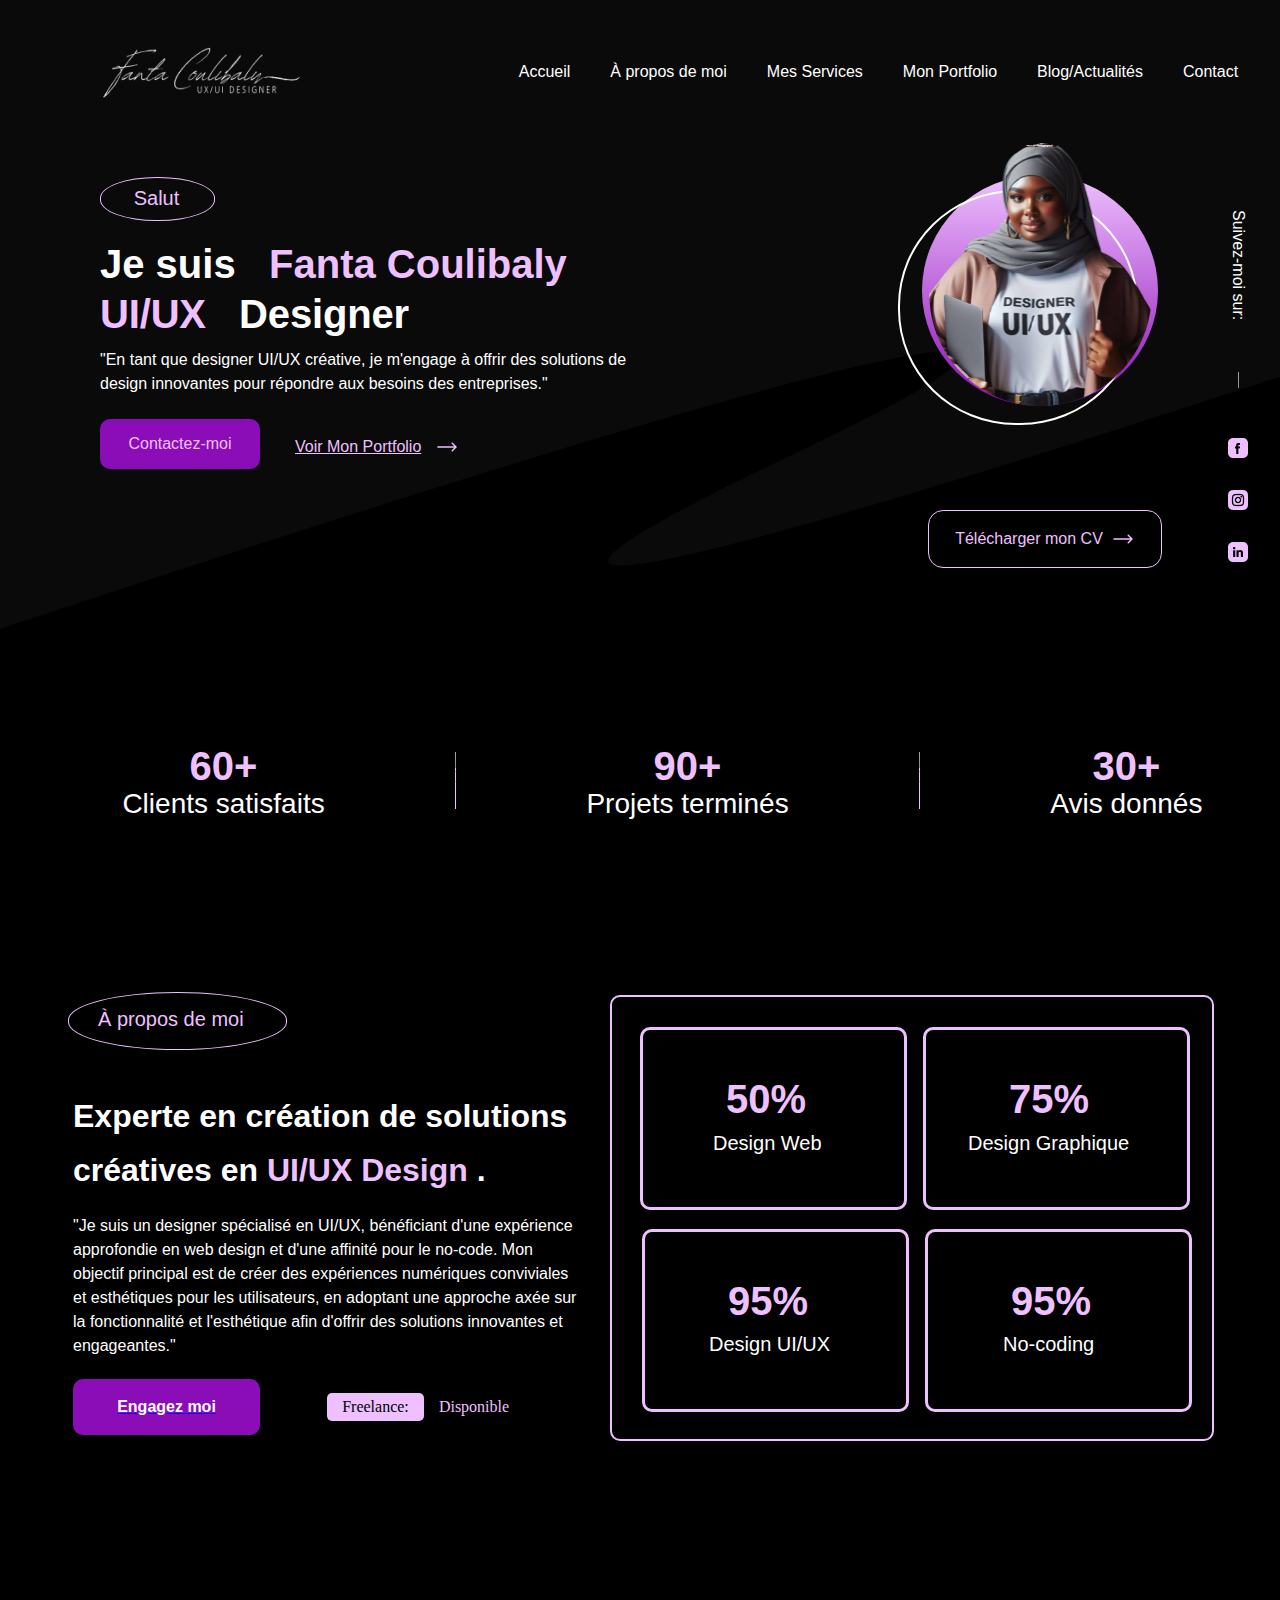
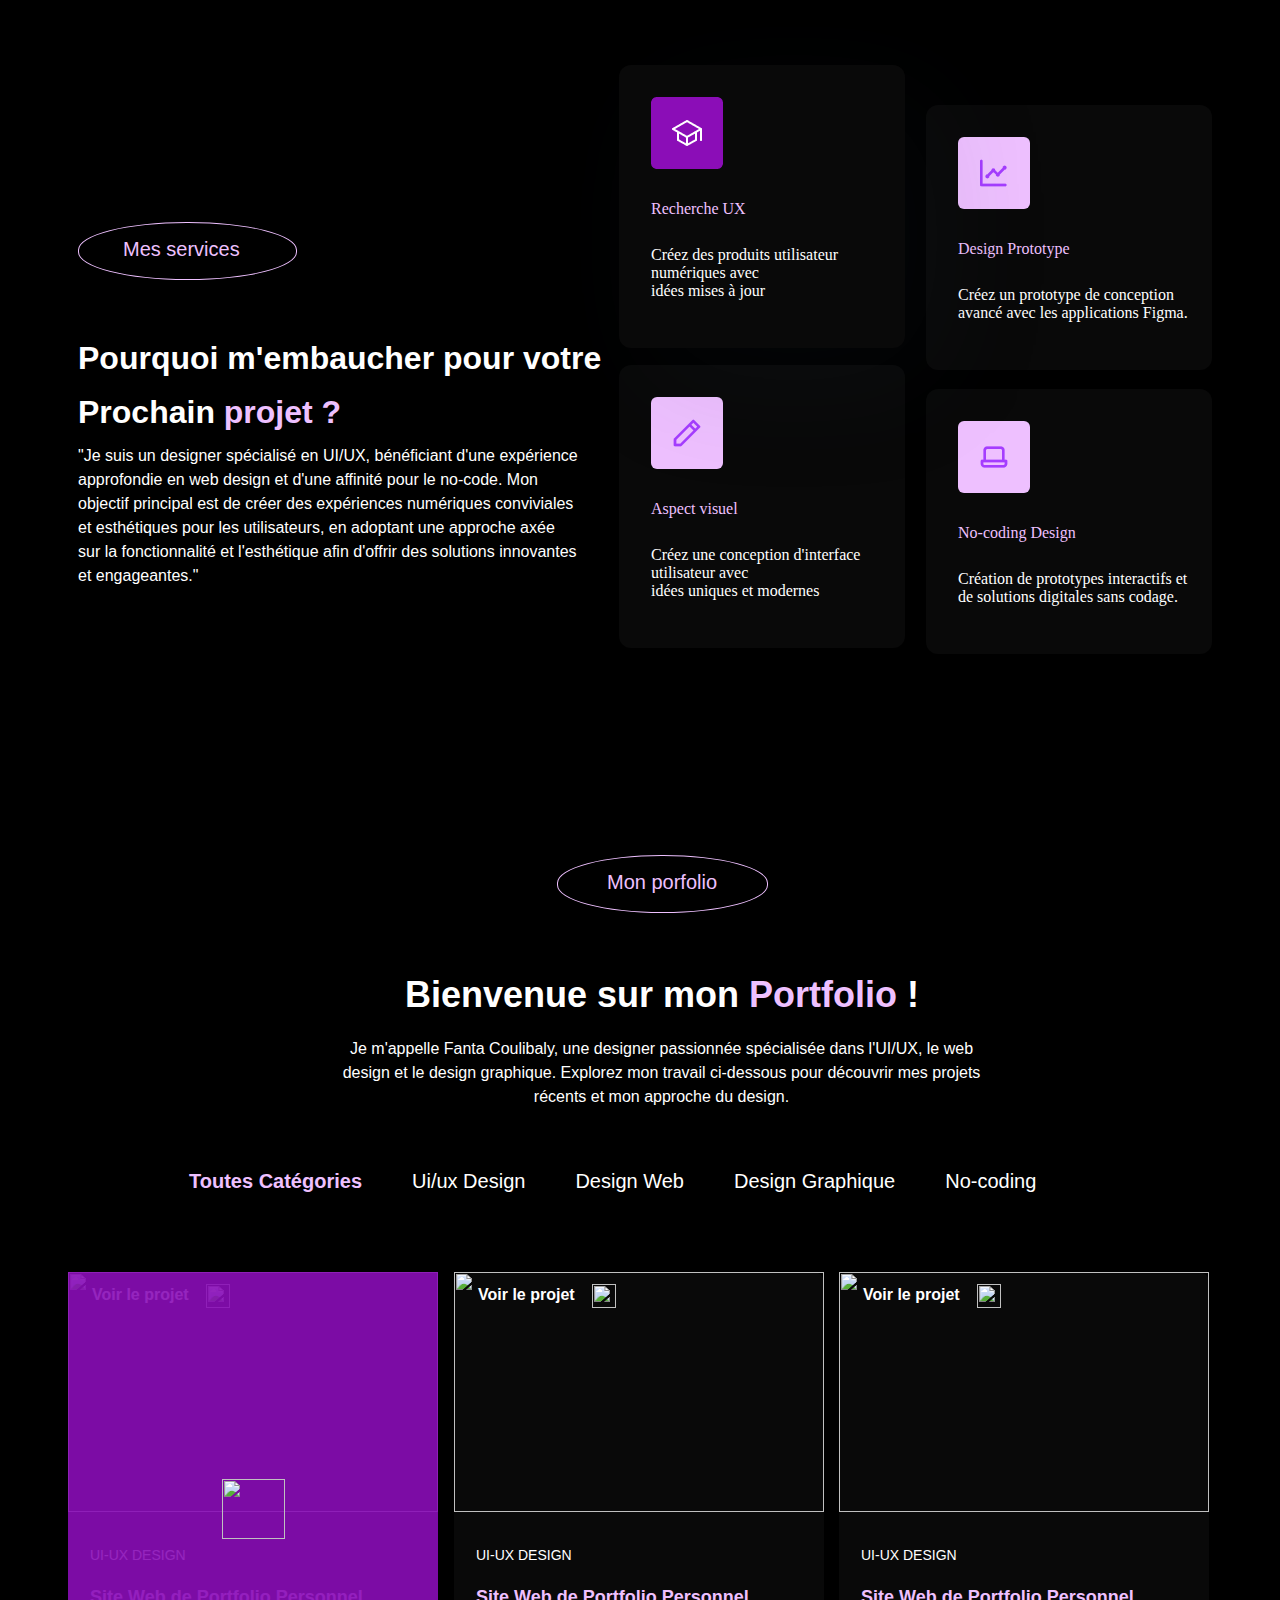
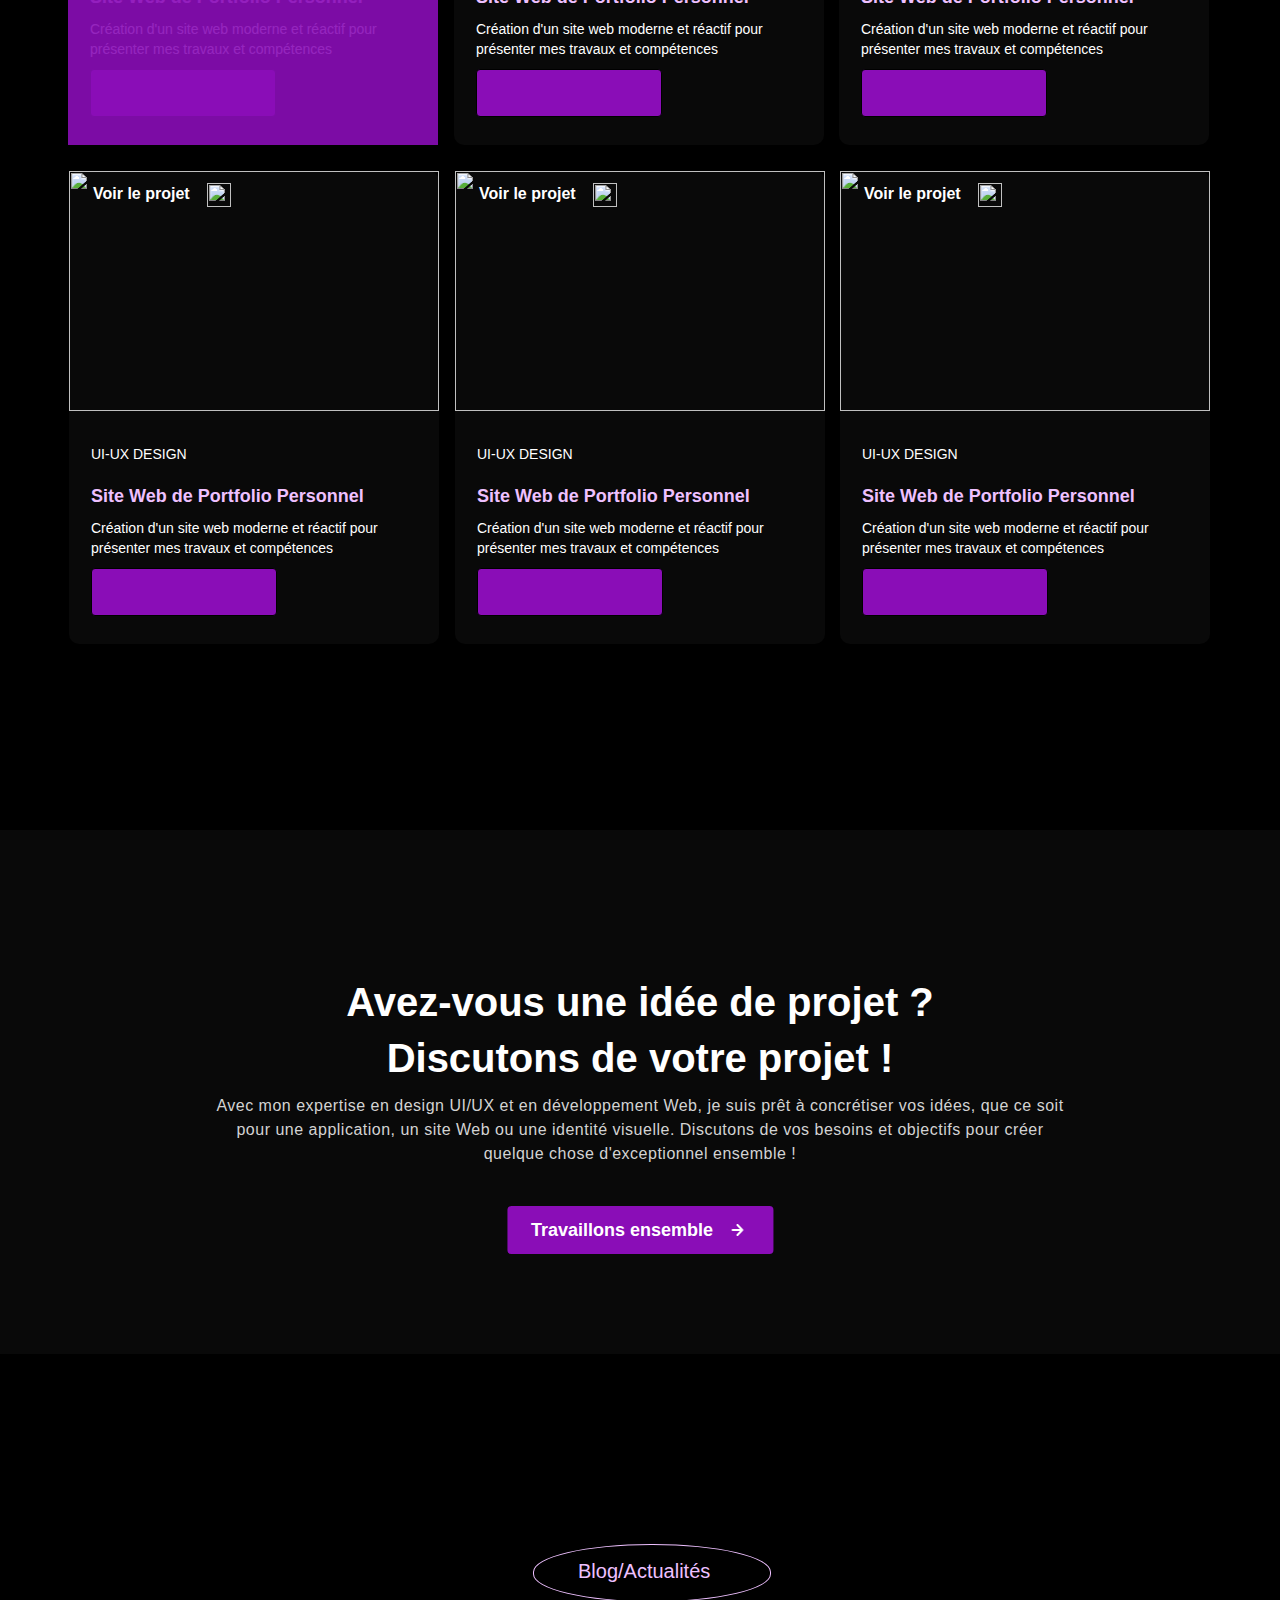
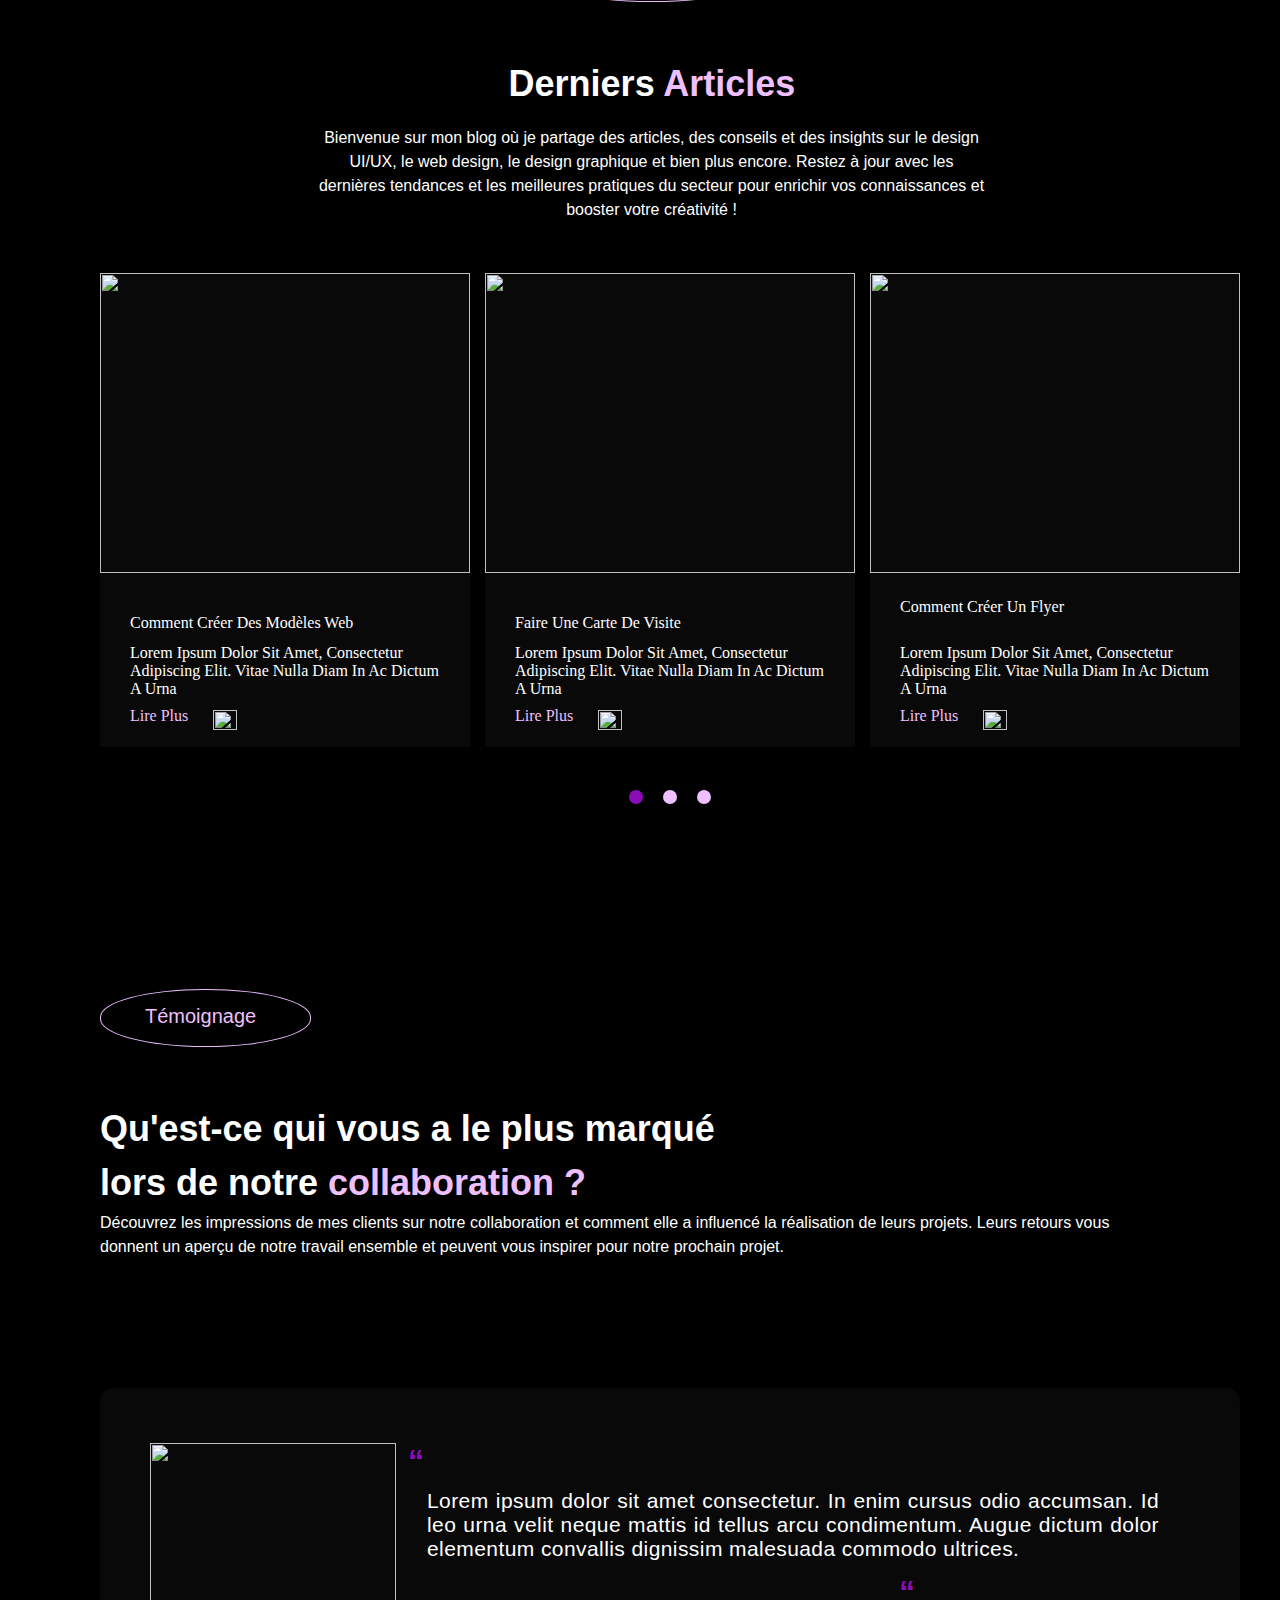
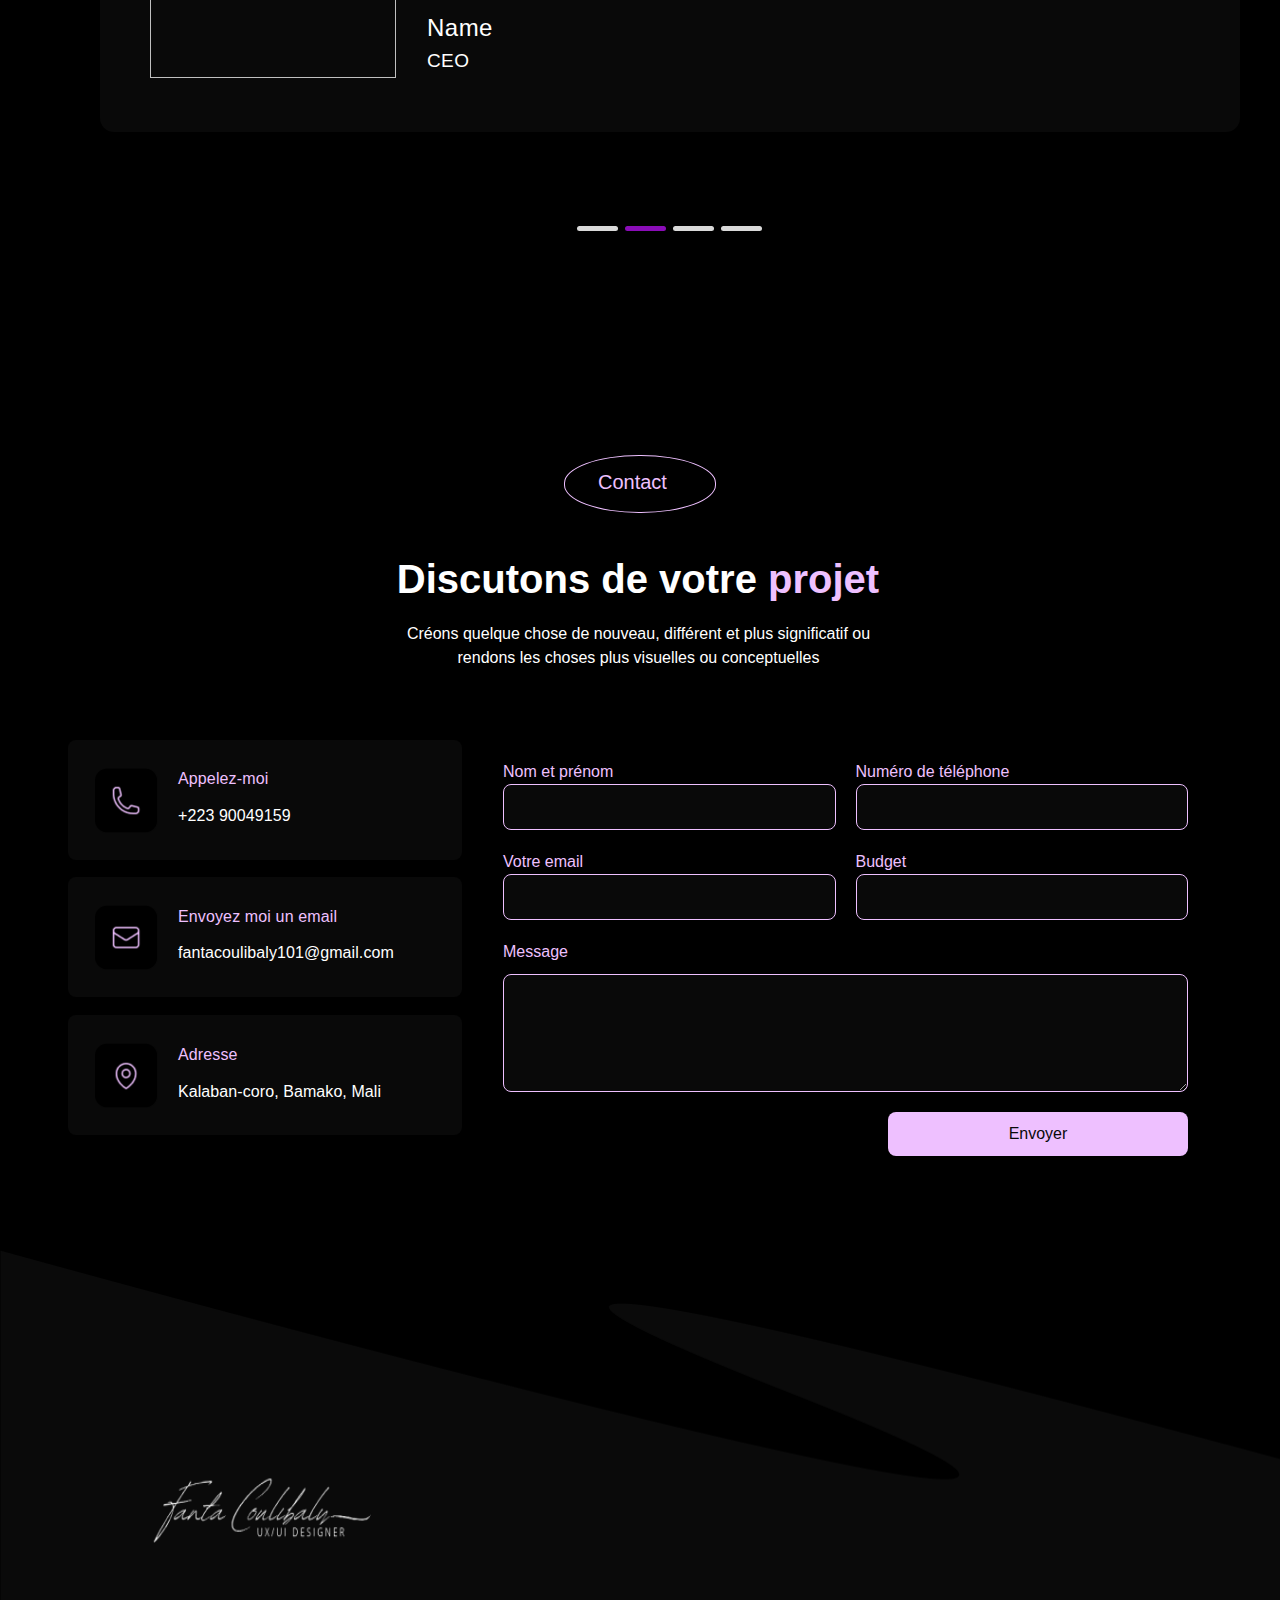
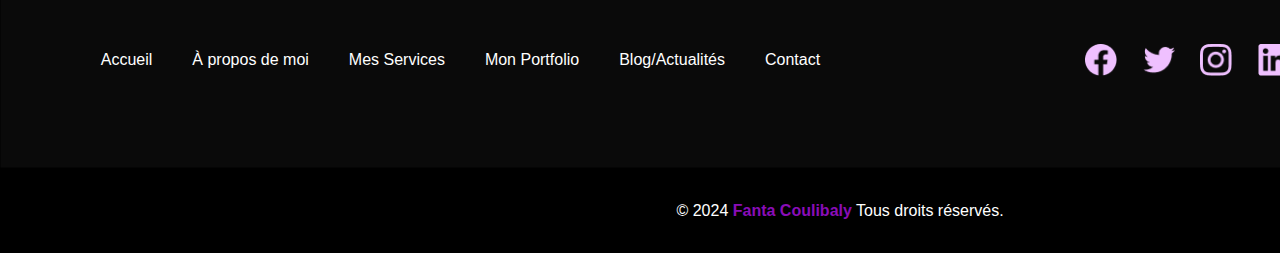
==== commit 525e1ce7: "Fanta" ====
--- a/portfolio.html
+++ b/portfolio.html
@@ -170,7 +170,6 @@
 
         <!-- Mes services -->
         <section id="mes-services" class="mes-services">
-          <div class="services">
             <div class="group-19">
               <p class="pourquoi-m-embaucher">
                 <span class="text-wrapper-19">Pourquoi m&#39;embaucher pour votre <br />Prochain </span>
@@ -188,7 +187,6 @@
                   <div class="ellipse-4"></div>
                 </div>
               </div>
-            </div>
           </div>
           <div class="work-process-card">
             <div class="work-process-card-2">
@@ -480,72 +478,86 @@
             </div>
           </div>
         </div>
-        <section id="contact" class="contact">
-          <div class="group-38">
-            <p class="discutons-de-votre">
-              <span class="text-wrapper-19">Discutons de votre </span> <span class="text-wrapper-20">projet</span>
-            </p>
-            <p class="text-wrapper-43">
-              Créons quelque chose de nouveau, différent et plus significatif ou rendons les choses plus visuelles ou
-              conceptuelles
-            </p>
-            <div class="group-39">
-              <div class="overlap-group-11">
-                <div class="text-wrapper-44">Contact</div>
-                <div class="ellipse-12"></div>
-              </div>
-            </div>
-          </div>
-          <div class="group-40">
-            <div class="group-41">
-              <div class="group-42">
-                <div class="group-43">
-                  <div class="text-wrapper-45">Appelez-moi</div>
-                  <div class="text-wrapper-46">+223 90049159</div>
-                </div>
-                <img class="group-44" src="Images/PHONE.png" />
-              </div>
-            </div>
-            <div class="group-45">
-              <div class="group-46">
-                <div class="group-47">
-                  <div class="text-wrapper-47">Envoyez moi un email</div>
-                  <div class="text-wrapper-48">fantacoulibaly101@gmail.com</div>
-                </div>
-                <img class="group-44" src="Images/MAIL.png" />
-              </div>
-            </div>
-            <div class="group-48">
-              <div class="group-49">
-                <div class="group-50">
-                  <div class="text-wrapper-49">Adresse</div>
-                  <div class="text-wrapper-50">Kalaban-coro, Bamako, Mali</div>
-                </div>
-                <img class="group-44" src="Images/Adresse.png" />
-              </div>
-            </div>
-          </div>
-          <div class="group-51">
-            <div class="group-52">
-              <div class="overlap-group-12"><div class="text-wrapper-51">Nom et prénom</div></div>
-            </div>
-            <div class="group-53">
-              <div class="overlap-group-12"><div class="text-wrapper-52">Numéro de téléphone</div></div>
-            </div>
-            <div class="group-54">
-              <div class="overlap-14"><div class="text-wrapper-53">Message</div></div>
-            </div>
-            <div class="group-55">
-              <div class="overlap-group-12"><div class="text-wrapper-54">Votre email</div></div>
-            </div>
-            <div class="group-56">
-              <div class="overlap-group-12"><div class="text-wrapper-55">Budget</div></div>
-            </div>
-          </div>
-          <div class="group-57">
-            <div class="overlap-15"><div class="text-wrapper-56">Envoyer message</div></div>
-          </div>
-        </section>
+<section id="contact" class="contact">
+  <div class="group-38">
+    <p class="discutons-de-votre">
+      <span class="text-wrapper-19">Discutons de votre </span> <span class="text-wrapper-20">projet</span>
+    </p>
+    <p class="text-wrapper-43">
+      Créons quelque chose de nouveau, différent et plus significatif ou rendons les choses plus visuelles ou conceptuelles
+    </p>
+    <div class="group-39">
+      <div class="overlap-group-11">
+        <div class="text-wrapper-44">Contact</div>
+        <div class="ellipse-12"></div>
+      </div>
+    </div>
+  </div>
+  <div class="group-40">
+    <div class="group-41">
+      <div class="group-42">
+        <div class="group-43">
+          <div class="text-wrapper-45">Appelez-moi</div>
+          <div class="text-wrapper-46">+223 90049159</div>
+        </div>
+        <img class="group-44" src="Images/PHONE.png" />
+      </div>
+    </div>
+    <div class="group-45">
+      <div class="group-46">
+        <div class="group-47">
+          <div class="text-wrapper-47">Envoyez moi un email</div>
+          <div class="text-wrapper-48">fantacoulibaly101@gmail.com</div>
+        </div>
+        <img class="group-44" src="Images/MAIL.png" />
+      </div>
+    </div>
+    <div class="group-48">
+      <div class="group-49">
+        <div class="group-50">
+          <div class="text-wrapper-49">Adresse</div>
+          <div class="text-wrapper-50">Kalaban-coro, Bamako, Mali</div>
+        </div>
+        <img class="group-44" src="Images/Adresse.png" />
+      </div>
+    </div>
+  </div>
+  <div class="group-51">
+    <form action="https://formspree.io/f/myzgkjgd" method="post">
+      <div class="form-grid">
+        <div class="form-group">
+          <label class="text-wrapper-51" for="name">Nom et prénom</label>
+          <input type="text" id="name" name="name" required>
+        </div>
+    
+        <div class="form-group">
+          <label class="text-wrapper-52" for="phone">Numéro de téléphone</label>
+          <input type="tel" id="phone" name="phone" required>
+        </div>
+    
+        <div class="form-group">
+          <label class="text-wrapper-54" for="email">Votre email</label>
+          <input type="email" id="email" name="email" required>
+        </div>
+    
+        <div class="form-group">
+          <label class="text-wrapper-55" for="budget">Budget</label>
+          <input type="text" id="budget" name="budget">
+        </div>
+      </div>
+    
+      <div class="message-group">
+        <label class="text-wrapper-53" for="message">Message</label>
+        <textarea id="message" name="message" rows="4" required></textarea>
+      </div>
+    
+      <div class="submit-group">
+        <button type="submit" class="submit-button">Envoyer</button>
+      </div>
+    </form>
+    
+          </div>
+</section>
         <footer class="footer">
           <div class="overlap-16">
             <img class="vector-4" src="Images/Vector 2.png" />
--- a/style.css
+++ b/style.css
@@ -902,24 +902,29 @@
 
 .PORTFOLIO .mes-services {
   position: absolute;
-  width: 1140px;
-  height: 600px;
+  width: 100%; /* Utilise 100% de la largeur du parent */
+  max-width: 1144px; /* Limite la largeur maximale à 1144px */
+  height: auto;
   top: 1665px;
-  left: 95px;
-}
-
-.PORTFOLIO .services {
-  position: absolute;
-  width: 544px;
+  left: 50%;
+  transform: translateX(-50%); /* Centre horizontalement */
+  padding: 10px; /* Ajoute du padding pour éviter que le contenu touche les bords */
+  box-sizing: border-box; /* Inclut le padding et les bordures dans la largeur totale */
+  display: flex;
+  flex-wrap: wrap; /* Permet aux éléments enfants de passer à la ligne suivante */
+  justify-content: space-between; /* Espace entre les éléments */
+}
+
+
+
+
+.PORTFOLIO .group-19 {
+  position: relative;
+  width: 548px;
   height: 350px;
   top: 137px;
-  left: 0;
-}
-
-.PORTFOLIO .group-19 {
-  position: relative;
-  width: 548px;
-  height: 350px;
+  width: 48%; /* Largeur de 48% pour les éléments côte à côte */
+  margin: 10px 0; /* Marge entre les éléments */
   
 }
 
@@ -1110,11 +1115,19 @@
 
 .PORTFOLIO .div-2 {
   position: absolute;
-  width: 1142px;
-  height: 1389px;
+  width: 100%; /* Utilise 100% de la largeur du parent */
+  max-width: 1144px; /* Limite la largeur maximale à 1144px */
+  height: auto;
+  left: 50%;
+  transform: translateX(-50%); /* Centre horizontalement */
+  padding: 10px; /* Ajoute du padding pour éviter que le contenu touche les bords */
+  box-sizing: border-box; /* Inclut le padding et les bordures dans la largeur totale */
+  display: flex;
+  flex-wrap: wrap; /* Permet aux éléments enfants de passer à la ligne suivante */
+  justify-content: space-between; /* Espace entre les éléments */
   top: 2455px;
-  left: 100px;
-}
+}
+
 
 .PORTFOLIO .my-skills {
   position: absolute;
@@ -1969,12 +1982,21 @@
   border-radius: 8px;
 }
 
+
+/* CSS CONTACT */
 .PORTFOLIO .contact {
   position: absolute;
-  width: 1140px;
+  width: 100%; /* Utilise 100% de la largeur du parent */
+  max-width: 1144px; /* Limite la largeur maximale à 1144px */
   height: 795px;
+  left: 50%;
+  transform: translateX(-50%); /* Centre horizontalement */
   top: 6855px;
-  left: 100px;
+  padding: 10px; /* Ajoute du padding pour éviter que le contenu touche les bords */
+  box-sizing: border-box; /* Inclut le padding et les bordures dans la largeur totale */
+  display: flex;
+  flex-wrap: wrap; /* Permet aux éléments enfants de passer à la ligne suivante */
+  justify-content: space-between; /* Espace entre les éléments */
 }
 
 .PORTFOLIO .group-38 {
@@ -2248,29 +2270,6 @@
   left: 0;
 }
 
-.PORTFOLIO .overlap-group-12 {
-  position: relative;
-  height: 69px;
-  top: -1px;
-  left: -1px;
-  background-color: #090909;
-  border-radius: 8px;
-}
-
-.PORTFOLIO .text-wrapper-51 {
-  position: absolute;
-  width: 125px;
-  height: 29px;
-  top: 20px;
-  left: 26px;
-  font-family: "Inter-Regular", Helvetica;
-  font-weight: 400;
-  color: #92929d4c;
-  font-size: 16px;
-  letter-spacing: 0.13px;
-  line-height: 24px;
-}
-
 .PORTFOLIO .group-53 {
   position: absolute;
   width: 351px;
@@ -2279,20 +2278,6 @@
   left: 0;
 }
 
-.PORTFOLIO .text-wrapper-52 {
-  position: absolute;
-  width: 211px;
-  height: 29px;
-  top: 20px;
-  left: 26px;
-  font-family: "Inter-Regular", Helvetica;
-  font-weight: 400;
-  color: #92929d4c;
-  font-size: 16px;
-  letter-spacing: 0.13px;
-  line-height: 24px;
-}
-
 .PORTFOLIO .group-54 {
   position: absolute;
   width: 727px;
@@ -2301,49 +2286,12 @@
   left: 0;
 }
 
-.PORTFOLIO .overlap-14 {
-  position: relative;
-  height: 206px;
-  top: -1px;
-  left: -1px;
-  background-color: #090909;
-  border-radius: 8px;
-}
-
-.PORTFOLIO .text-wrapper-53 {
-  position: absolute;
-  width: 72px;
-  top: 20px;
-  left: 26px;
-  font-family: "Inter-Regular", Helvetica;
-  font-weight: 400;
-  color: #92929d4c;
-  font-size: 16px;
-  letter-spacing: 0.13px;
-  line-height: 24px;
-  white-space: nowrap;
-}
-
 .PORTFOLIO .group-55 {
   position: absolute;
   width: 351px;
   height: 67px;
   top: 0;
   left: 374px;
-}
-
-.PORTFOLIO .text-wrapper-54 {
-  position: absolute;
-  width: 115px;
-  height: 29px;
-  top: 20px;
-  left: 25px;
-  font-family: "Inter-Regular", Helvetica;
-  font-weight: 400;
-  color: #92929d4c;
-  font-size: 16px;
-  letter-spacing: 0.13px;
-  line-height: 24px;
 }
 
 .PORTFOLIO .group-56 {
@@ -2354,59 +2302,109 @@
   left: 374px;
 }
 
-.PORTFOLIO .text-wrapper-55 {
-  position: absolute;
-  width: 58px;
-  top: 20px;
-  left: 26px;
-  font-family: "Inter-Regular", Helvetica;
-  font-weight: 400;
-  color: #92929d4c;
-  font-size: 16px;
-  letter-spacing: 0.13px;
-  line-height: 24px;
-  white-space: nowrap;
-}
-
-.PORTFOLIO .group-57 {
-  position: absolute;
-  width: 214px;
-  height: 67px;
-  top: 728px;
-  left: 928px;
-}
-
-.PORTFOLIO .overlap-15 {
-  position: relative;
-  width: 212px;
-  height: 67px;
-  background-image: url(./img/rectangle-2023-3.svg);
-  background-size: 100% 100%;
-}
-
-.PORTFOLIO .text-wrapper-56 {
-  position: absolute;
-  width: 154px;
-  height: 29px;
-  top: 19px;
-  left: 29px;
+form {
+  display: flex;
+  flex-direction: column;
+  gap: 20px; /* Espacement entre les groupes de formulaire */
+  padding: 20px;
+  box-sizing: border-box;
+  max-width: 800px;
+  margin: 0 auto;
+}
+
+.form-grid {
+  display: grid;
+  grid-template-columns: repeat(2, 1fr); /* Deux colonnes de largeur égale */
+  gap: 20px; /* Espacement entre les éléments de la grille */
+}
+
+.form-group {
+  display: flex;
+  flex-direction: column;
+}
+
+label {
+  color: #eec0ff;
   font-family: "Inter-Medium", Helvetica;
   font-weight: 500;
-  color: #ffffff;
-  font-size: 16px;
-  text-align: center;
-  letter-spacing: 0;
+  font-size: 16px;
   line-height: 24px;
-  white-space: nowrap;
+}
+
+input, textarea {
+  width: 100%;
+  padding: 10px;
+  border: 1px solid #eec0ff;
+  border-radius: 8px;
+  background-color: #090909;
+  color: #ffffff;
+  font-family: "Inter-Regular", Helvetica;
+  font-size: 16px;
+  line-height: 24px;
+  box-sizing: border-box;
+}
+
+input::placeholder, textarea::placeholder {
+  color: #92929d4c;
+}
+
+textarea {
+  resize: vertical; /* Permet à l'utilisateur de redimensionner le champ de texte */
+}
+
+.message-group {
+  display: flex;
+  flex-direction: column;
+  gap: 10px;
+  width: 100%;
+}
+
+.submit-group {
+  display: flex;
+  justify-content: flex-end; /* Aligne le bouton à droite */
+}
+
+.submit-button {
+  width: 100%;
+  max-width: 300px; /* Limite la largeur du bouton */
+  padding: 10px;
+  border: none;
+  border-radius: 8px;
+  background-color: #eec0ff;
+  color: #090909;
+  font-family: "Inter-Medium", Helvetica;
+  font-size: 16px;
+  line-height: 24px;
+  cursor: pointer;
+  box-sizing: border-box;
+}
+
+.submit-button:hover {
+  background-color: #d39dff;
 }
 
 .PORTFOLIO .footer {
   position: absolute;
-  width: 1440px;
-  height: 603px;
+  width: 100%; /* Utilise 100% de la largeur du parent */
+  max-width: 1144px; /* Limite la largeur maximale à 1144px */
+  height: auto;
   top: 7650px;
   left: 0;
   background-color: transparent;
+}
+.PORTFOLIO .mes-services {
+  position: absolute;
+  width: 100%; /* Utilise 100% de la largeur du parent */
+  max-width: 1144px; /* Limite la largeur maximale à 1144px */
+  height: auto;
+  top: 1665px;
+  left: 50%;
+  transform: translateX(-50%); /* Centre horizontalement */
+  padding: 10px; /* Ajoute du padding pour éviter que le contenu touche les bords */
+  box-sizing: border-box; /* Inclut le padding et les bordures dans la largeur totale */
+  display: flex;
+  flex-wrap: wrap; /* Permet aux éléments enfants de passer à la ligne suivante */
+  justify-content: space-between; /* Espace entre les éléments */
 }
 
 .PORTFOLIO .overlap-16 {
@@ -2603,7 +2601,6 @@
   font-weight: 600;
   color: #8a0db7;
 }
-
 
 .PORTFOLIO .whatsapp-image-2 {
   width: 237px;
@@ -2633,4 +2630,4 @@
 /* Style lorsque le bouton est visible */
 .scroll-to-top-btn.show {
   display: flex;
-}
+}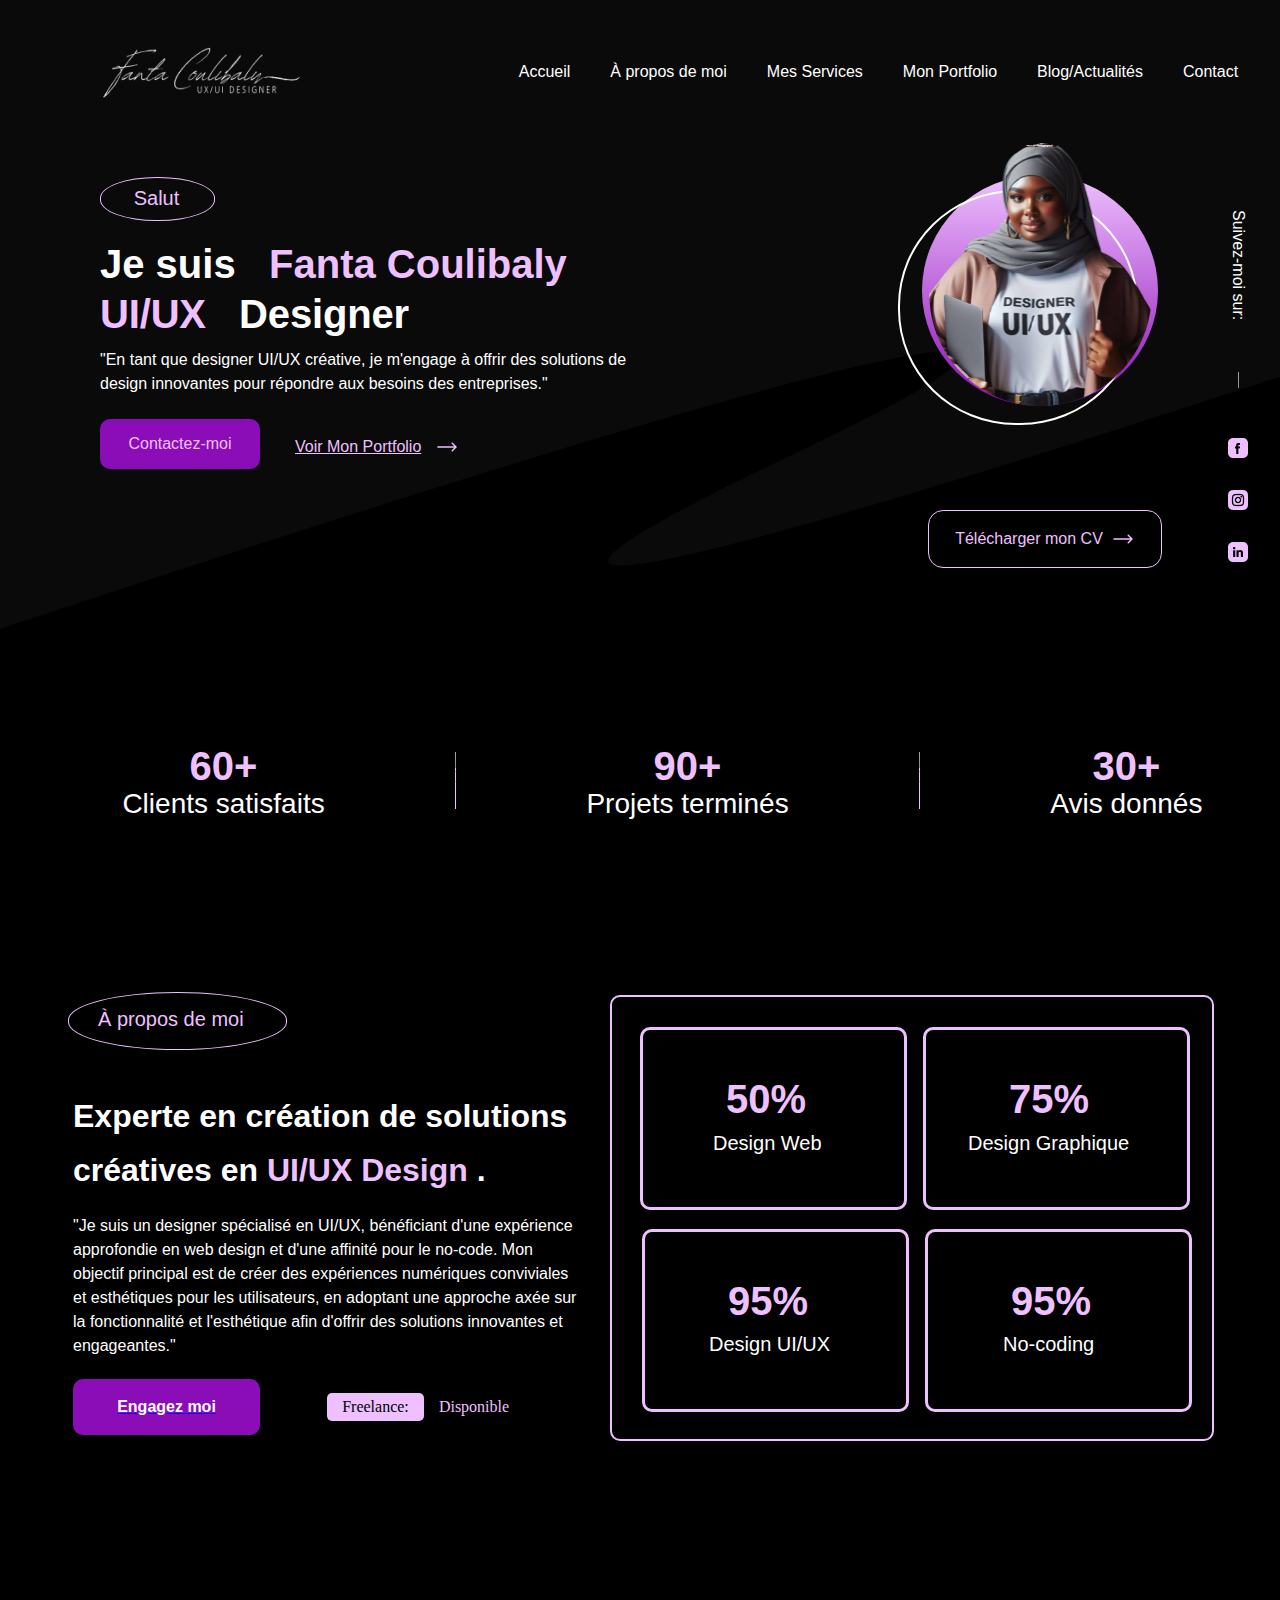
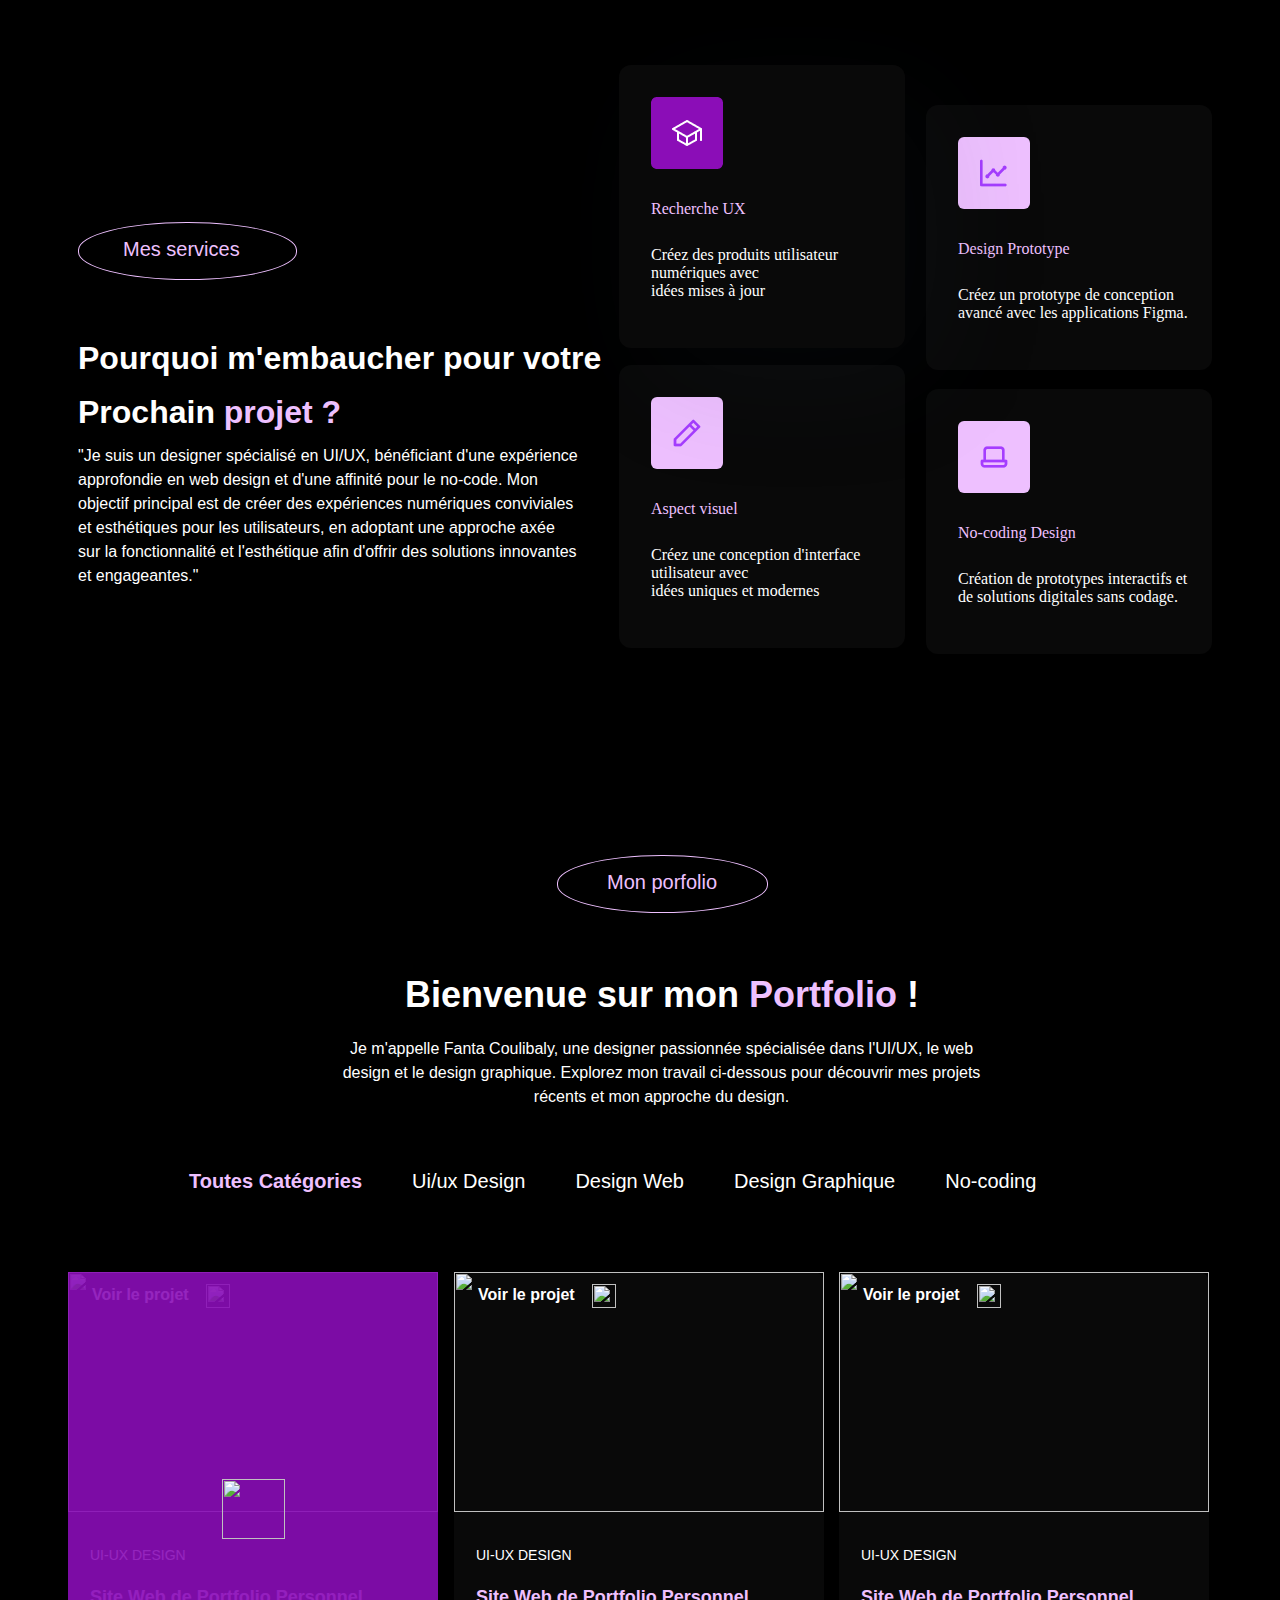
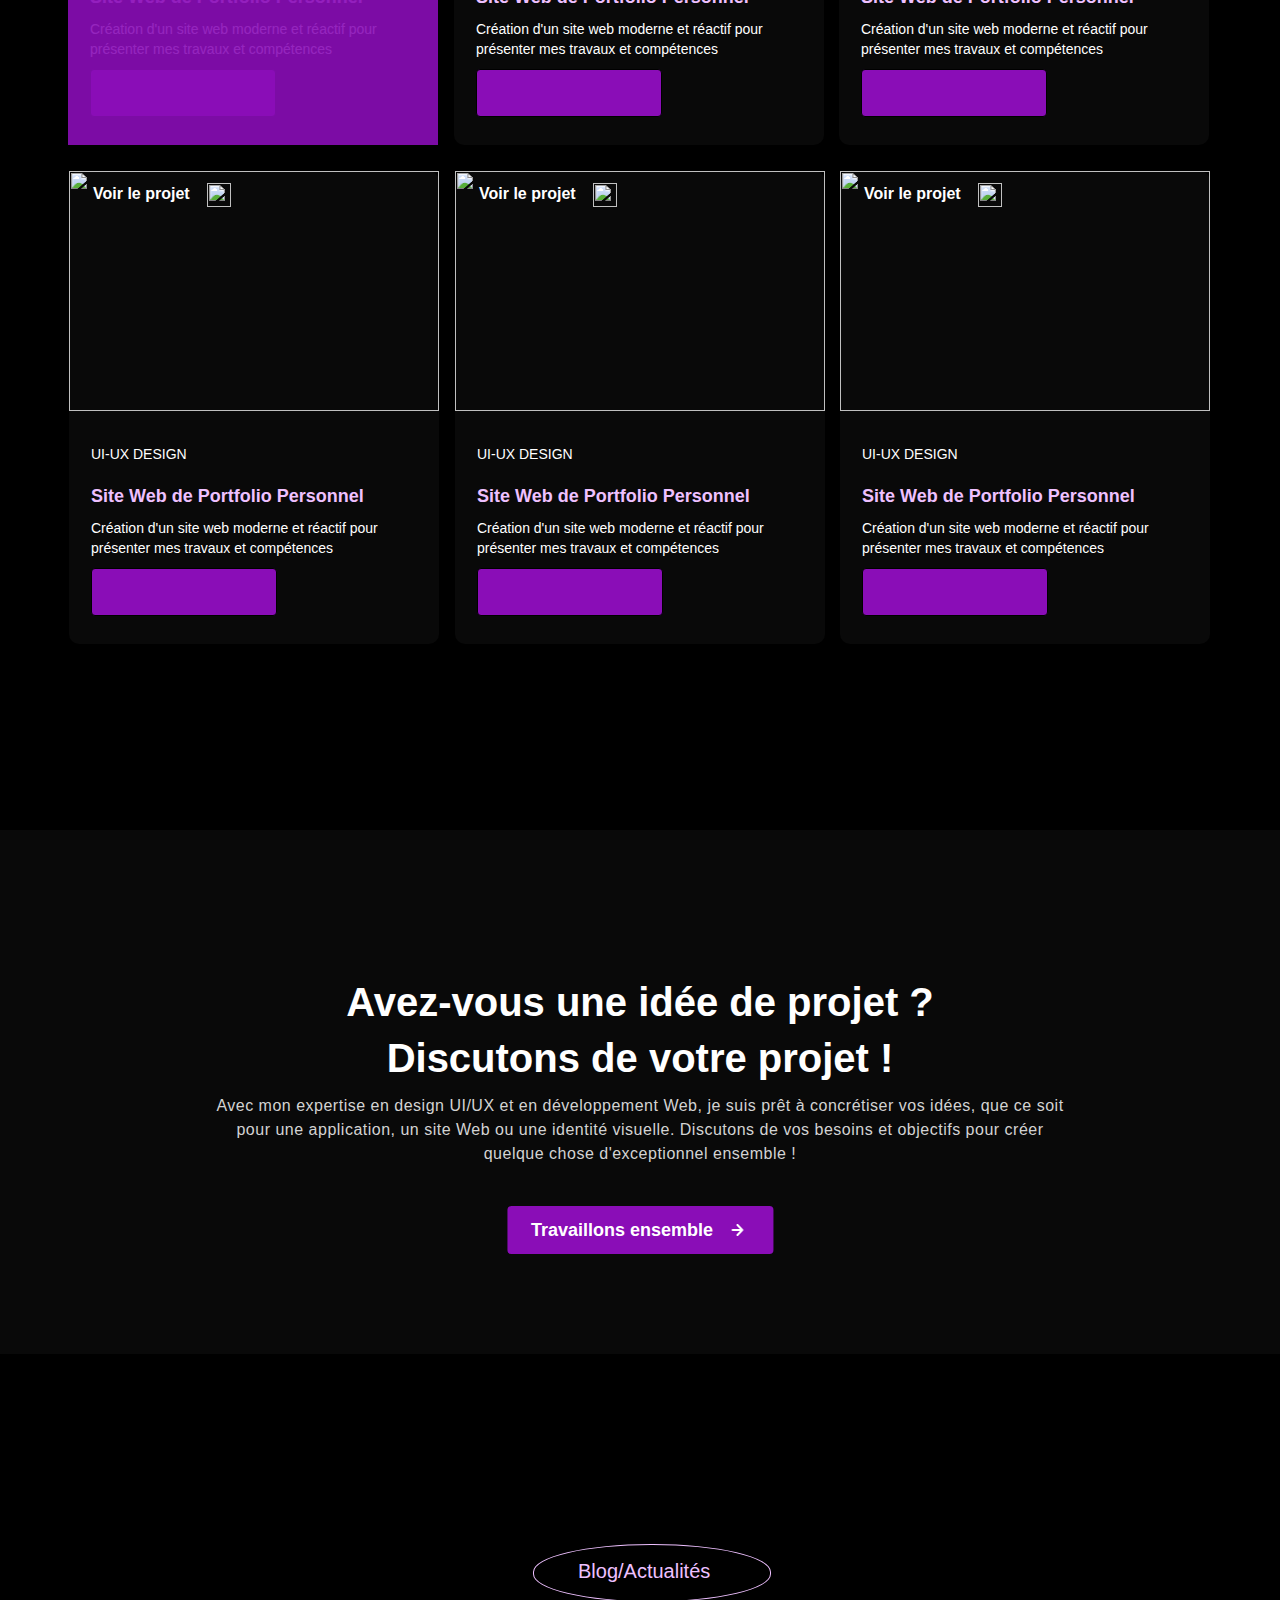
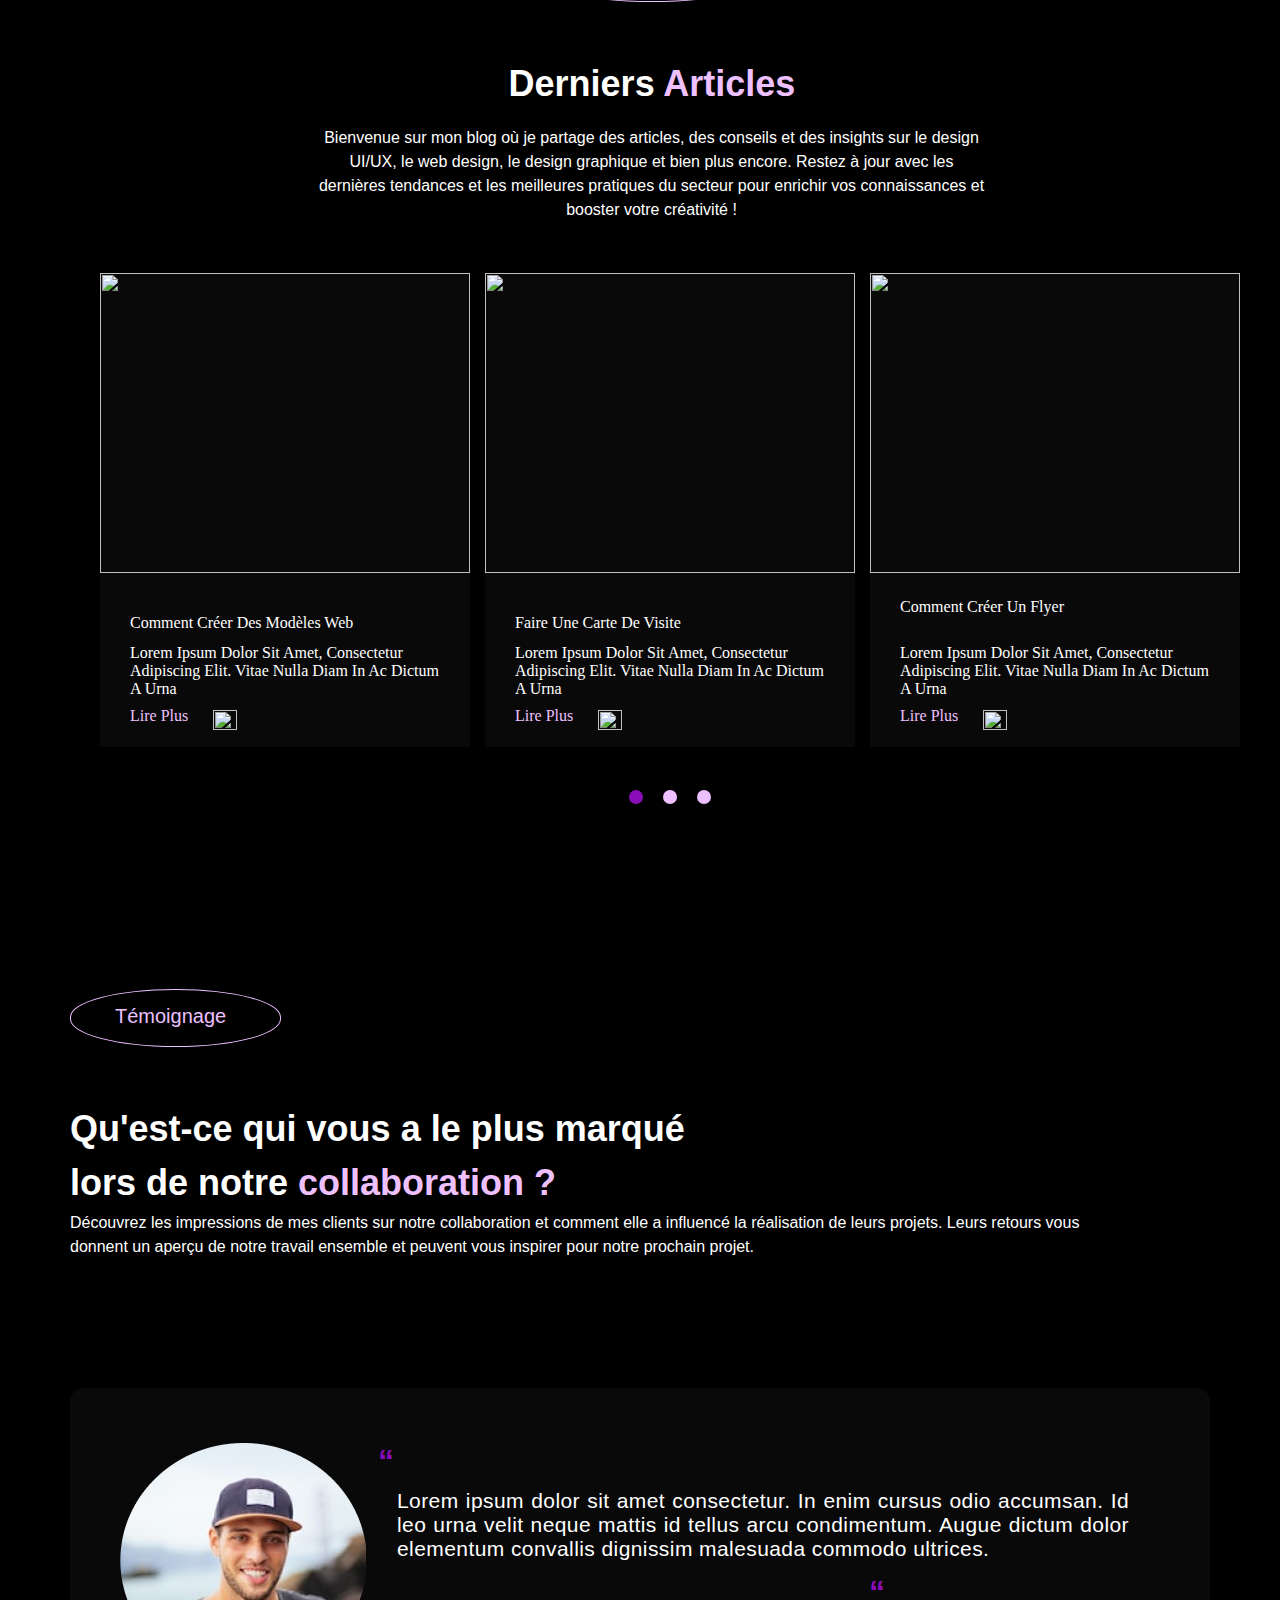
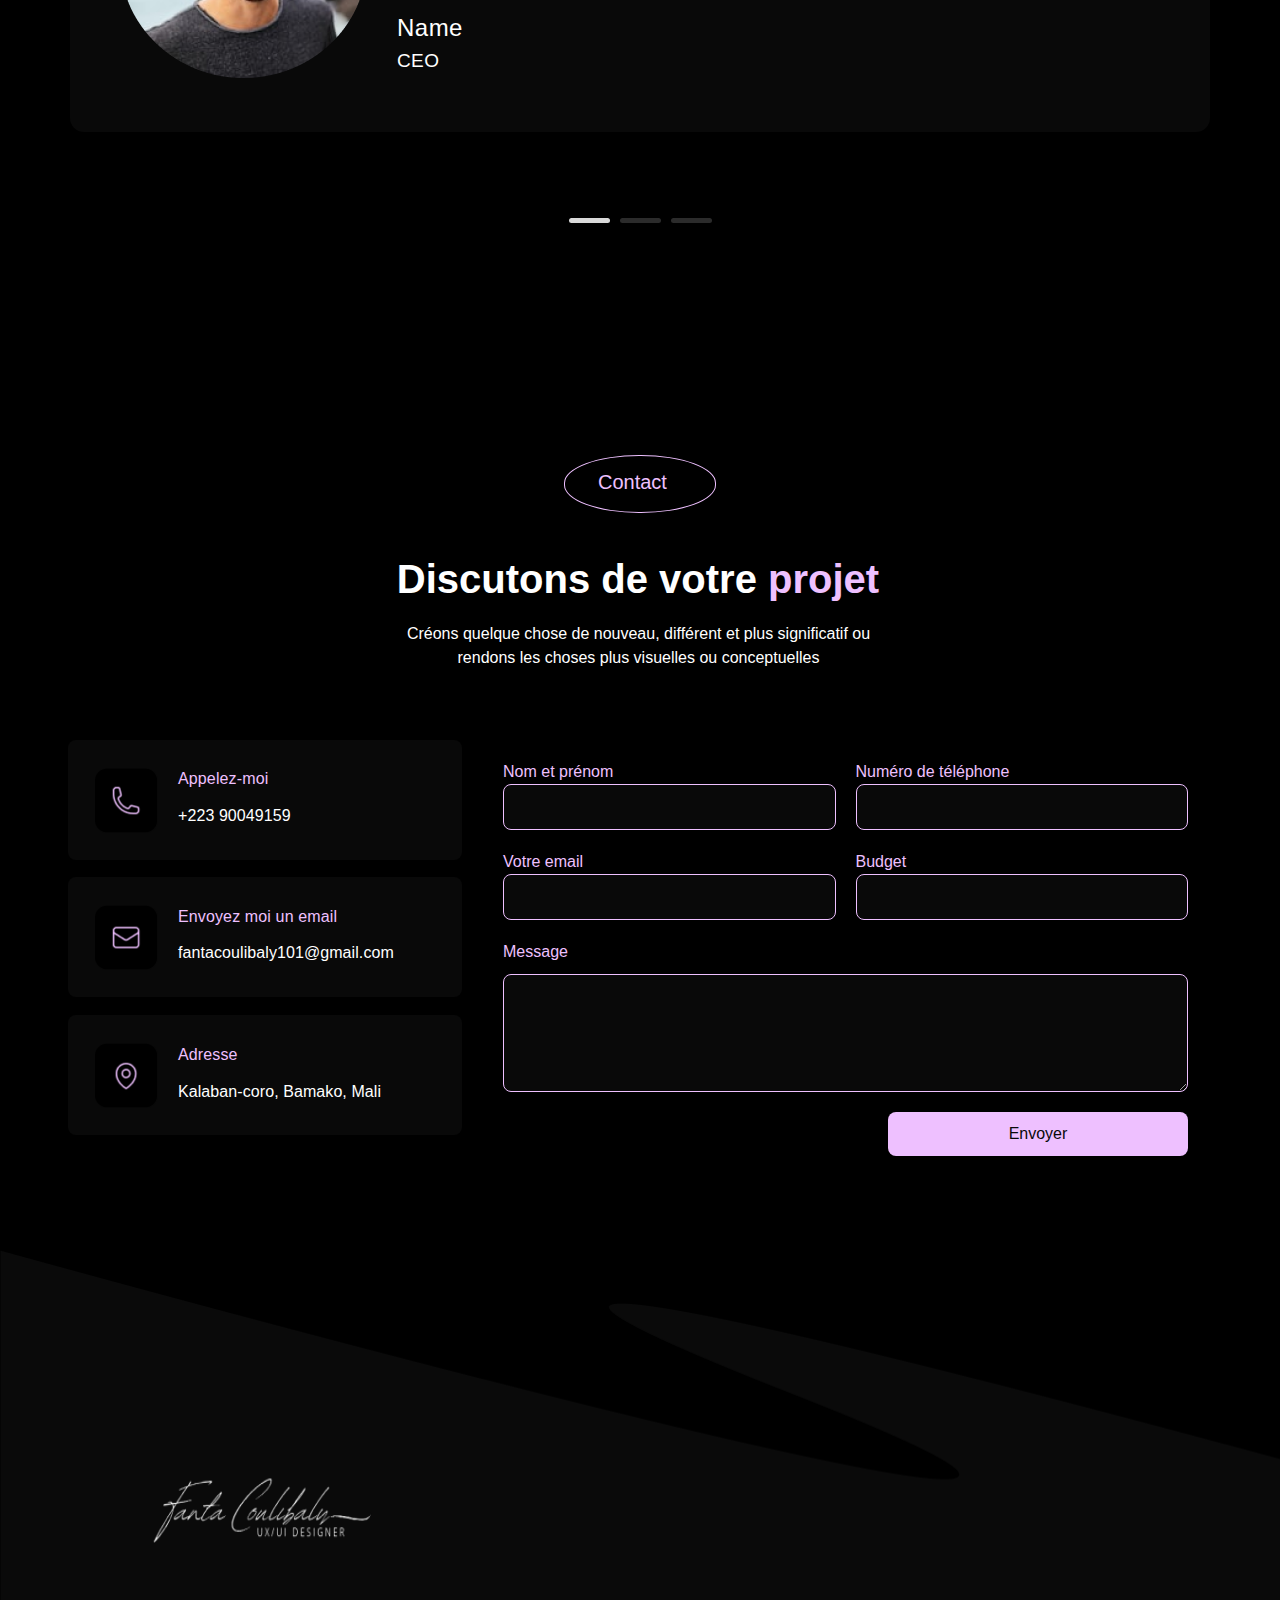
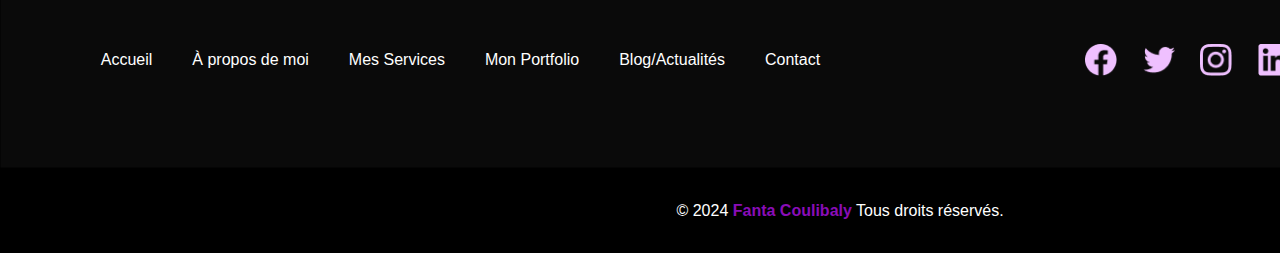
==== commit b4a1a73b: "Fanta" ====
--- a/portfolio.html
+++ b/portfolio.html
@@ -7,6 +7,7 @@
     <link rel="stylesheet" href="globals.css" />
     <link rel="stylesheet" href="styleguide.css" />
     <link rel="stylesheet" href="style.css" />
+    <link rel="stylesheet" href="https://unpkg.com/swiper/swiper-bundle.min.css" />
   </head>
   <body>
     <div class="PORTFOLIO">
@@ -451,32 +452,77 @@
               </div>
             </div>
           </div>
-          <div class="frame-7">
-            <div class="group-35">
-              <img class="ellipse-11" src="img/ellipse-10.png" />
-              <div class="group-36">
-                <div class="overlap-13">
-                  <div class="overlap-group-10">
-                    <p class="text-wrapper-38">
-                      Lorem ipsum dolor sit amet consectetur. In enim cursus odio accumsan. Id leo urna velit neque
-                      mattis id tellus arcu condimentum. Augue dictum dolor elementum convallis dignissim malesuada
-                      commodo ultrices.
-                    </p>
-                    <div class="text-wrapper-39">“</div>
+          <div class="swiper-container">
+            <div class="swiper-wrapper">
+              <!-- Diapositive 1 -->
+              <div class="swiper-slide">
+                <div class="frame-7">
+                  <div class="group-35">
+                    <img class="ellipse-11" src="Images/Ellipse 10.png" alt="Profile Picture"/>
+                    <div class="group-36">
+                      <div class="overlap-13">
+                        <div class="overlap-group-10">
+                          <p class="text-wrapper-38">
+                            Lorem ipsum dolor sit amet consectetur. In enim cursus odio accumsan. Id leo urna velit neque mattis id tellus arcu condimentum. Augue dictum dolor elementum convallis dignissim malesuada commodo ultrices.
+                          </p>
+                          <div class="text-wrapper-39">“</div>
+                        </div>
+                        <div class="text-wrapper-40">Name</div>
+                      </div>
+                      <div class="text-wrapper-41">“</div>
+                      <div class="text-wrapper-42">CEO</div>
+                    </div>
                   </div>
-                  <div class="text-wrapper-40">Name</div>
-                </div>
-                <div class="text-wrapper-41">“</div>
-                <div class="text-wrapper-42">CEO</div>
-              </div>
-            </div>
-            <div class="group-37">
-              <div class="rectangle-4"></div>
-              <div class="rectangle-5"></div>
-              <div class="rectangle-6"></div>
-              <div class="rectangle-7"></div>
-            </div>
-          </div>
+                </div>
+              </div>
+              <!-- Diapositive 2 -->
+              <div class="swiper-slide">
+                <div class="frame-7">
+                  <div class="group-35">
+                    <img class="ellipse-11" src="Images/Ellipse 11.png" alt="Profile Picture"/>
+                    <div class="group-36">
+                      <div class="overlap-13">
+                        <div class="overlap-group-10">
+                          <p class="text-wrapper-38">
+                            Un autre témoignage ici. Texte de démonstration pour montrer comment ajouter plusieurs diapositives.
+                          </p>
+                          <div class="text-wrapper-39">“</div>
+                        </div>
+                        <div class="text-wrapper-40">Name</div>
+                      </div>
+                      <div class="text-wrapper-41">“</div>
+                      <div class="text-wrapper-42">CTO</div>
+                    </div>
+                  </div>
+                </div>
+              </div>
+              <!-- Diapositive 3 -->
+              <div class="swiper-slide">
+                <div class="frame-7">
+                  <div class="group-35">
+                    <img class="ellipse-11" src="Images/Ellipse 12.png" alt="Profile Picture"/>
+                    <div class="group-36">
+                      <div class="overlap-13">
+                        <div class="overlap-group-10">
+                          <p class="text-wrapper-38">
+                            Un troisième témoignage ici. Encore plus de texte pour démontrer la fonctionnalité du carrousel.
+                          </p>
+                          <div class="text-wrapper-39">“</div>
+                        </div>
+                        <div class="text-wrapper-40">Name</div>
+                      </div>
+                      <div class="text-wrapper-41">“</div>
+                      <div class="text-wrapper-42">CMO</div>
+                    </div>
+                  </div>
+                </div>
+              </div>
+            </div>
+            <!-- Pagination -->
+            <div class="swiper-pagination"></div>
+          </div>
+          
+       
         </div>
 <section id="contact" class="contact">
   <div class="group-38">
@@ -522,6 +568,7 @@
       </div>
     </div>
   </div>
+  
   <div class="group-51">
     <form action="https://formspree.io/f/myzgkjgd" method="post">
       <div class="form-grid">
@@ -529,35 +576,29 @@
           <label class="text-wrapper-51" for="name">Nom et prénom</label>
           <input type="text" id="name" name="name" required>
         </div>
-    
         <div class="form-group">
           <label class="text-wrapper-52" for="phone">Numéro de téléphone</label>
           <input type="tel" id="phone" name="phone" required>
         </div>
-    
         <div class="form-group">
           <label class="text-wrapper-54" for="email">Votre email</label>
           <input type="email" id="email" name="email" required>
         </div>
-    
         <div class="form-group">
           <label class="text-wrapper-55" for="budget">Budget</label>
           <input type="text" id="budget" name="budget">
         </div>
       </div>
-    
       <div class="message-group">
         <label class="text-wrapper-53" for="message">Message</label>
         <textarea id="message" name="message" rows="4" required></textarea>
       </div>
-    
       <div class="submit-group">
         <button type="submit" class="submit-button">Envoyer</button>
       </div>
     </form>
-    
-          </div>
-</section>
+  </div>
+  </section>
         <footer class="footer">
           <div class="overlap-16">
             <img class="vector-4" src="Images/Vector 2.png" />
@@ -599,5 +640,6 @@
 </button>
 
     <script src="script.js"></script>
+    <script src="https://unpkg.com/swiper/swiper-bundle.min.js"></script>
   </body>
 </html>--- a/style.css
+++ b/style.css
@@ -34,6 +34,7 @@
   height: 8253px;
   box-sizing: border-box; /* Inclut le padding et la bordure dans la largeur totale  */
   position: relative;
+  padding: 20px;
 }
 
 /* Responsivité pour les écrans plus petits que 1024px */
@@ -1739,12 +1740,15 @@
   border-radius: 7px;
 }
 
+
 .PORTFOLIO .group-32 {
   position: absolute;
+  width: 100%;
   width: 1140px;
   height: 846px;
   top: 5789px;
-  left: 100px;
+  left: 50%; /* Positionne le côté gauche du conteneur au centre de l'écran */
+  transform: translateX(-50%); /* Déplace le conteneur de moitié de sa largeur vers la gauche */
 }
 
 .PORTFOLIO .my-skills-2 {
@@ -1752,7 +1756,7 @@
   width: 1058px;
   height: 254px;
   top: 0;
-  left: 0;
+  left: 0; /* Assurez-vous que cet élément est bien positionné par rapport à son conteneur parent */
 }
 
 .PORTFOLIO .group-33 {
@@ -1811,6 +1815,31 @@
   left: 0;
   border: 0.5px solid;
   border-color: #eec0ff;
+}
+
+.swiper-container {
+  width: 100%;
+  height: 100%;
+  display: flex;
+  justify-content: center;
+  align-items: center;
+  overflow: hidden; /* Cache les diapositives qui débordent du conteneur */
+  box-sizing: border-box; /* Inclut le padding dans la largeur totale */
+}
+
+.swiper-wrapper {
+  display: flex;
+  width: 100%; /* Assure que le wrapper prend toute la largeur du conteneur */
+  transition: transform 0.3s ease; /* Transition pour l'animation de changement de diapositive */
+}
+
+.swiper-slide {
+  display: flex;
+  justify-content: center;
+  align-items: center;
+  width: 1140px; /* Largeur de chaque diapositive */
+  height: 447px; /* Hauteur de chaque diapositive */
+  box-sizing: border-box; /* Inclut la marge dans la largeur totale */
 }
 
 .PORTFOLIO .frame-7 {
@@ -1934,52 +1963,26 @@
   line-height: normal;
 }
 
-.PORTFOLIO .group-37 {
-  position: absolute;
-  width: 185px;
-  height: 5px;
-  top: 438px;
-  left: 477px;
-}
-
-.PORTFOLIO .rectangle-4 {
-  position: absolute;
+/* Styles pour la pagination */
+.swiper-pagination {
+  position: absolute;
+  bottom: 10px; /* Position en bas du carrousel */
+  width: 100%;
+  text-align: center;
+  z-index: 10; /* Assure que la pagination est au-dessus des autres éléments */
+}
+
+.swiper-pagination-bullet {
   width: 41px;
   height: 5px;
-  top: 0;
-  left: 0;
   background-color: #d9d9d9;
   border-radius: 8px;
-}
-
-.PORTFOLIO .rectangle-5 {
-  position: absolute;
-  width: 41px;
-  height: 5px;
-  top: 0;
-  left: 48px;
+  margin: 0 5px;
+  display: inline-block;
+}
+
+.swiper-pagination-bullet-active {
   background-color: #8a0db7;
-  border-radius: 8px;
-}
-
-.PORTFOLIO .rectangle-6 {
-  position: absolute;
-  width: 41px;
-  height: 5px;
-  top: 0;
-  left: 96px;
-  background-color: #d9d9d9;
-  border-radius: 8px;
-}
-
-.PORTFOLIO .rectangle-7 {
-  position: absolute;
-  width: 41px;
-  height: 5px;
-  top: 0;
-  left: 144px;
-  background-color: #d9d9d9;
-  border-radius: 8px;
 }
 
 
